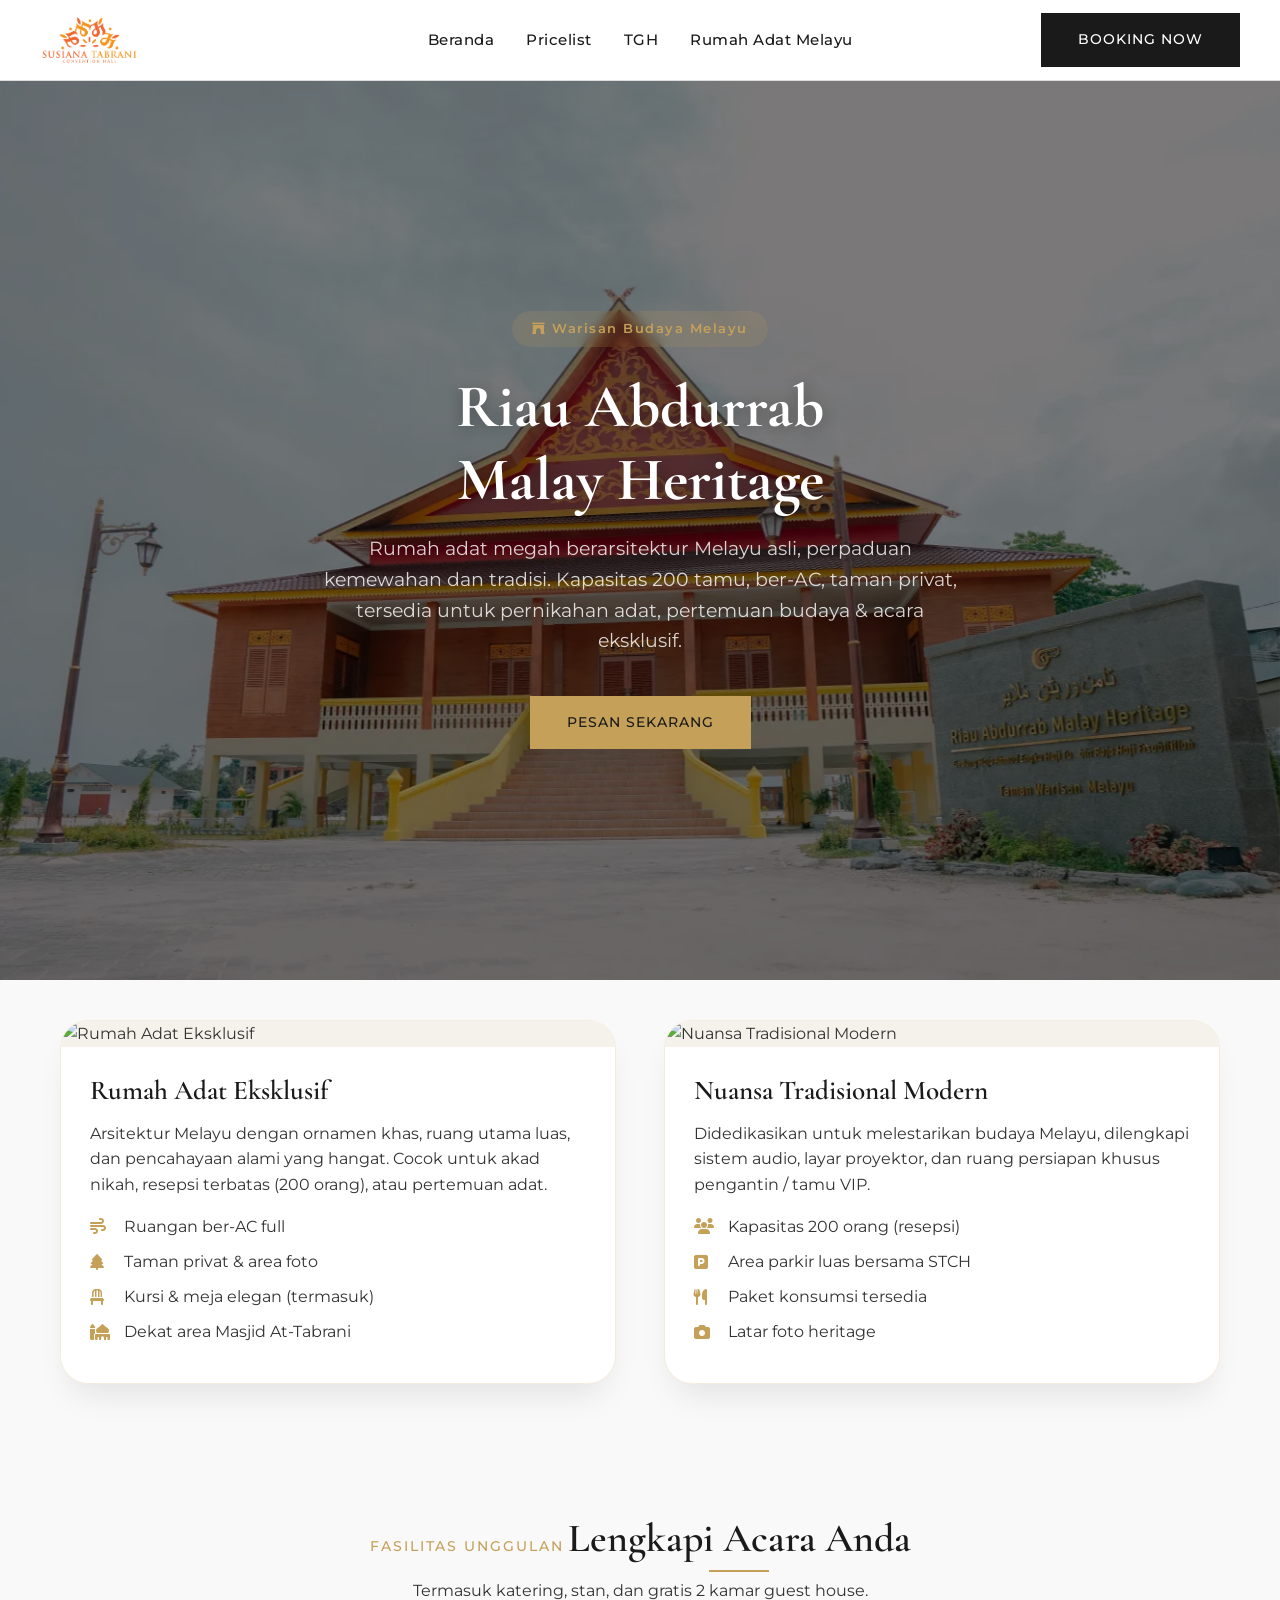
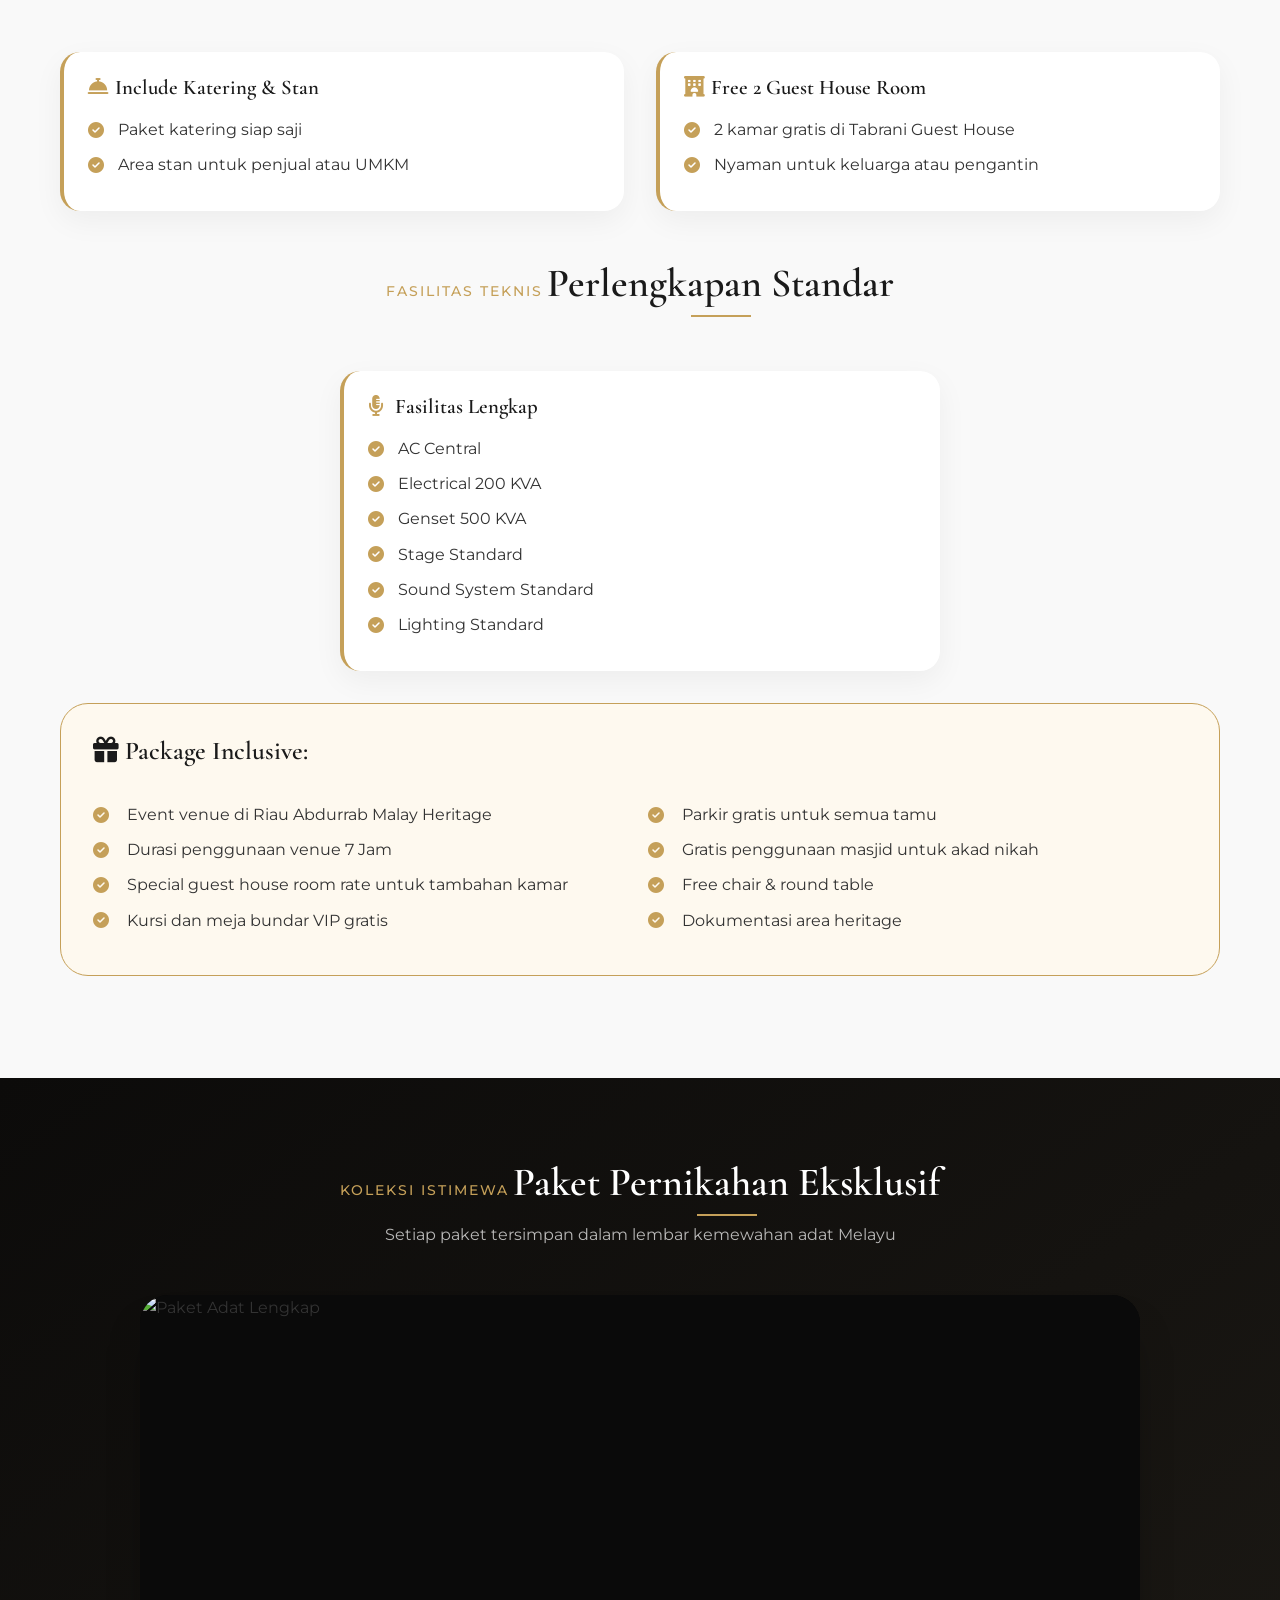
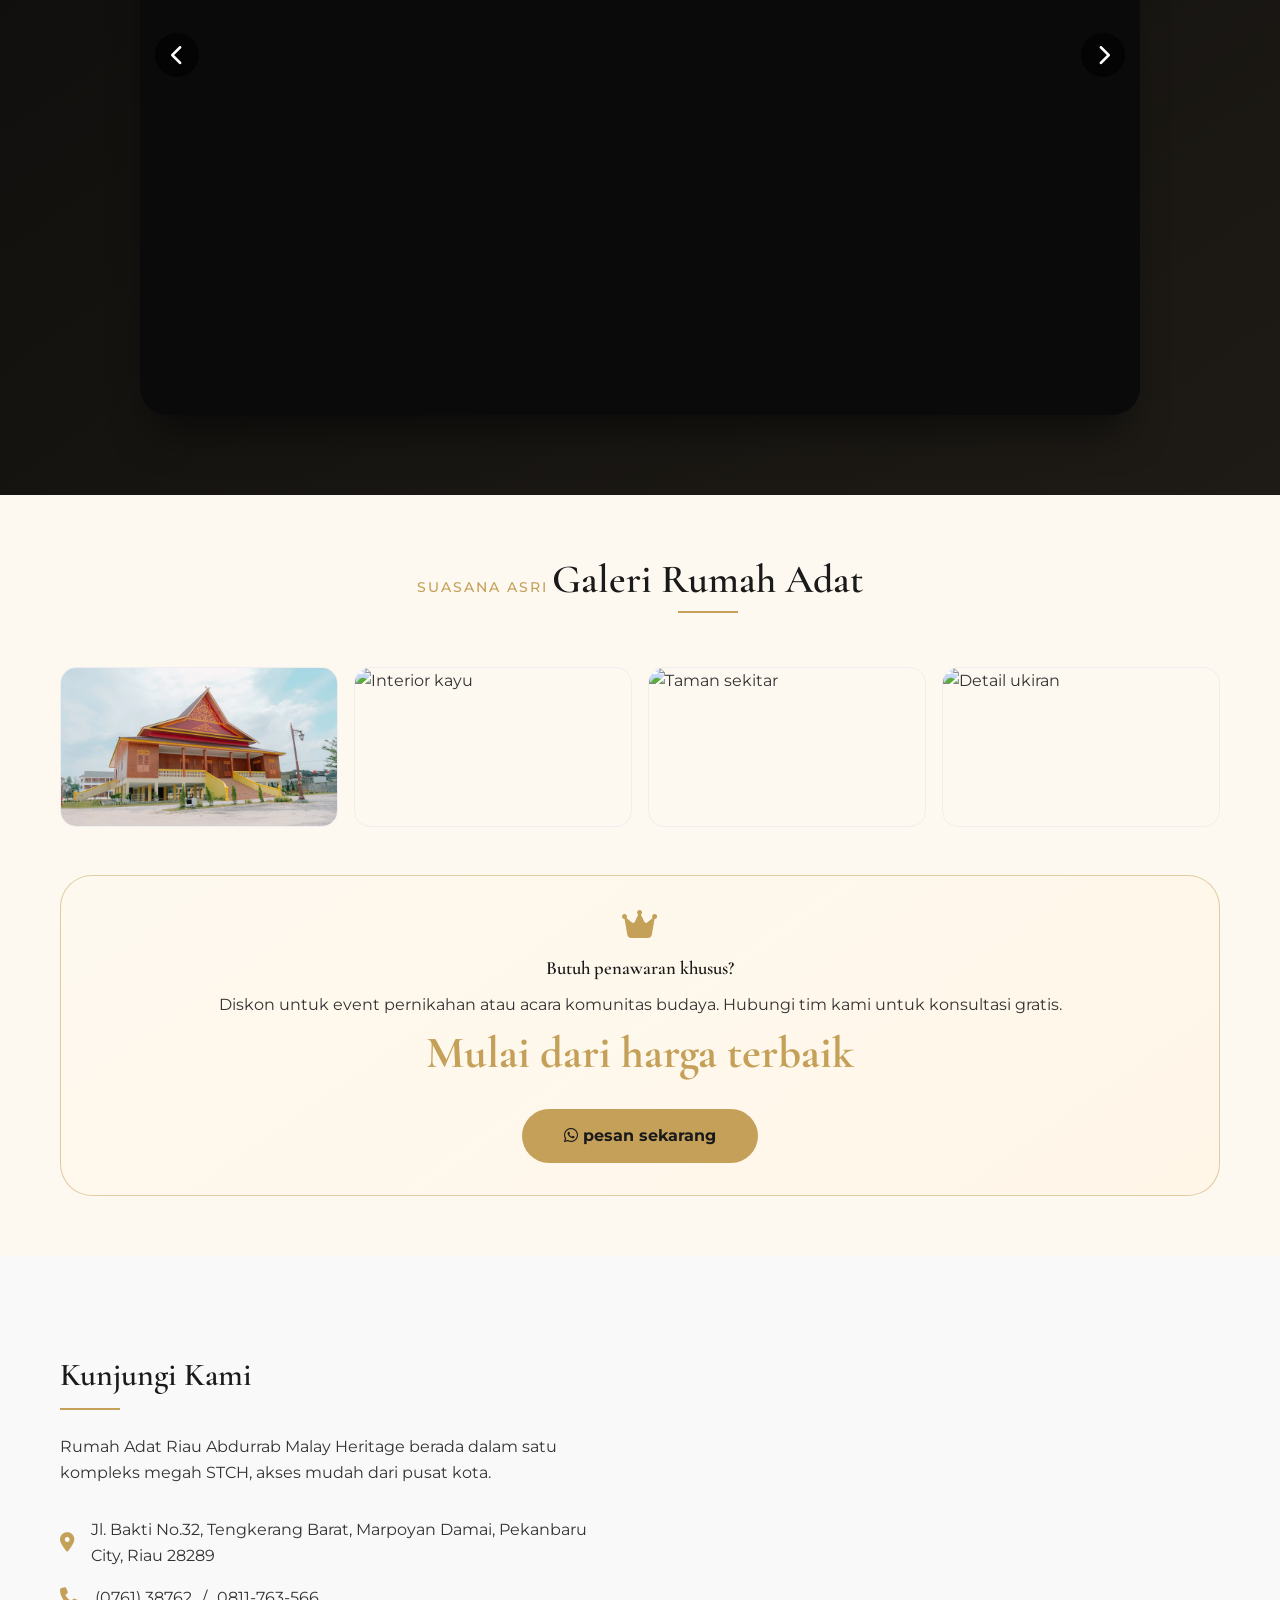
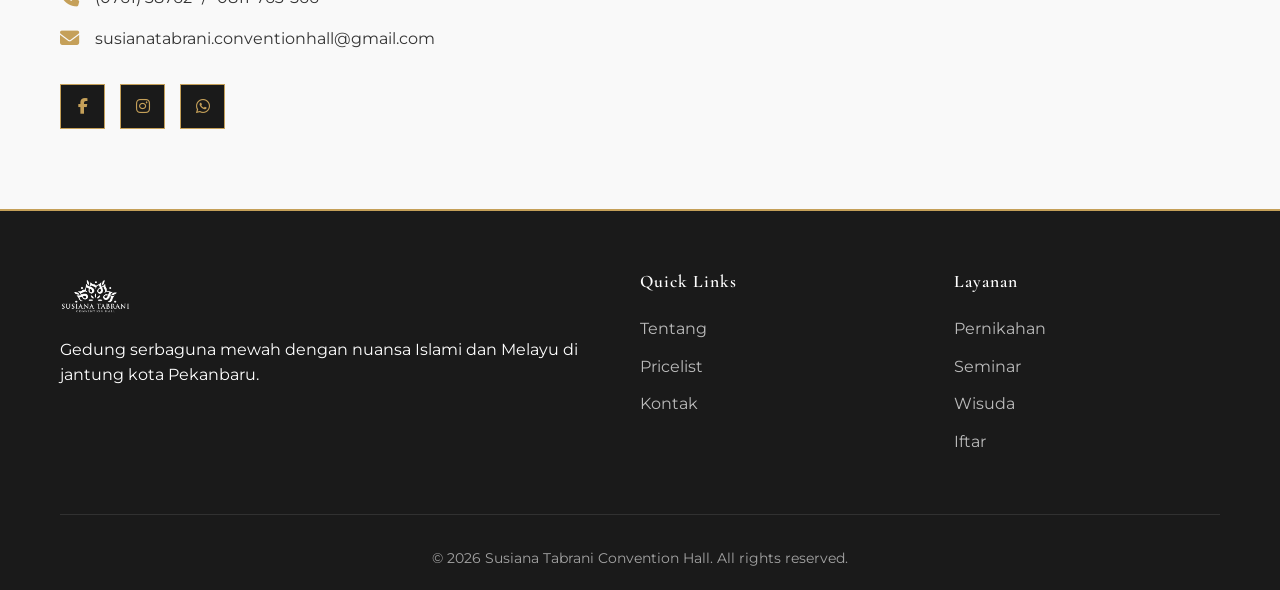
==== RMA.html @ c1af870a "final" ====
<!DOCTYPE html>
<html lang="id">
<head>
    <meta charset="UTF-8">
    <meta name="viewport" content="width=device-width, initial-scale=1.0, user-scalable=yes">
    <title>Rumah Adat Riau Abdurrab Malay Heritage - STCH</title>
    <meta name="description" content="Rumah Adat Melayu kapasitas 200 orang dengan arsitektur asli Riau, ber-AC, dan taman privat di kompleks Susiana Tabrani Convention Hall.">
    <link rel="shortcut icon" href="assets/logo-stch.png" type="image/x-icon">
    
    <link rel="preconnect" href="https://fonts.googleapis.com">
    <link rel="preconnect" href="https://fonts.gstatic.com" crossorigin>
    <link href="https://fonts.googleapis.com/css2?family=Cormorant+Garamond:wght@400;500;600;700&family=Montserrat:wght@300;400;500;600;700&display=swap" rel="stylesheet">
    
    <link rel="stylesheet" href="https://cdnjs.cloudflare.com/ajax/libs/font-awesome/6.4.0/css/all.min.css">
    
    <link href="https://unpkg.com/aos@2.3.1/dist/aos.css" rel="stylesheet">
    
    <link rel="stylesheet" href="assets/css/style.css">
    
    <style>
        /* ========== HERO SLIDER FULLSCREEN ========== */
        .rumah-hero {
            position: relative;
            height: 100vh;
            min-height: 600px;
            margin-top: 80px;
            overflow: hidden;
        }
        
        .hero-slider-bg {
            position: absolute;
            top: 0;
            left: 0;
            width: 100%;
            height: 100%;
            z-index: 1;
        }
        
        .hero-slide {
            position: absolute;
            top: 0;
            left: 0;
            width: 100%;
            height: 100%;
            background-size: cover;
            background-position: center;
            background-repeat: no-repeat;
            opacity: 0;
            transition: opacity 1s ease-in-out;
            will-change: opacity;
        }
        
        .hero-slide.active {
            opacity: 1;
            z-index: 2;
        }
        
        .hero-slider-bg::after {
            content: '';
            position: absolute;
            top: 0;
            left: 0;
            width: 100%;
            height: 100%;
            background: rgba(0, 0, 0, 0.5);
            z-index: 3;
            pointer-events: none;
        }
        
        .hero-content-wrapper {
            position: relative;
            z-index: 10;
            display: flex;
            align-items: center;
            justify-content: center;
            height: 100%;
            text-align: center;
            color: white;
        }
        
        .hero-content {
            max-width: 800px;
            margin: 0 auto;
            padding: 0 20px;
        }
        
        .rumah-badge {
            display: inline-block;
            background: rgba(197, 160, 89, 0.15);
            color: var(--gold);
            padding: 8px 20px;
            border-radius: 40px;
            font-size: 0.8rem;
            letter-spacing: 1.5px;
            font-weight: 600;
            backdrop-filter: blur(4px);
            margin-bottom: 1.5rem;
        }
        
        .hero-content h1 {
            font-size: 3.8rem;
            color: white;
            font-weight: 700;
            line-height: 1.2;
            text-shadow: 0 2px 15px rgba(0,0,0,0.3);
            margin-bottom: 1rem;
        }
        
        .hero-content p {
            color: rgba(255,255,255,0.9);
            font-size: 1.2rem;
            max-width: 650px;
            margin: 0 auto 2rem;
        }
        
        @media (max-width: 992px) {
            .hero-content h1 { font-size: 2.6rem; }
        }
        @media (max-width: 768px) {
            .rumah-hero { min-height: 500px; }
            .hero-content h1 { font-size: 2rem; }
            .hero-content p { font-size: 1rem; }
        }
        
        /* ========== Gaya lainnya (tidak diubah) ========== */
        .heritage-grid {
            display: grid;
            grid-template-columns: 1fr 1fr;
            gap: 3rem;
            align-items: start;
        }
        
        .heritage-card {
            background: white;
            border-radius: 28px;
            overflow: hidden;
            box-shadow: 0 20px 35px -12px rgba(0,0,0,0.1);
            transition: all 0.3s;
            border: 1px solid rgba(197,160,89,0.2);
            display: flex;
            flex-direction: column;
            height: 100%;
            cursor: pointer;
        }
        
        .heritage-card:hover {
            transform: translateY(-5px);
            border-color: var(--gold);
        }
        
        .heritage-img {
            background-color: #f5f2eb;
            display: flex;
            align-items: center;
            justify-content: center;
            overflow: hidden;
        }
        
        .heritage-img img {
            width: 100%;
            height: auto;
            display: block;
            object-fit: contain;
            transition: transform 0.4s ease;
            pointer-events: none;
        }
        
        .heritage-card:hover .heritage-img img {
            transform: scale(1.02);
        }
        
        .heritage-content {
            padding: 1.8rem;
            flex: 1;
        }
        
        .heritage-content h3 {
            font-size: 1.7rem;
            margin-bottom: 0.8rem;
        }
        
        .detail-list {
            list-style: none;
            margin-top: 1rem;
        }
        
        .detail-list li {
            margin-bottom: 0.6rem;
            display: flex;
            align-items: center;
            gap: 10px;
        }
        
        .detail-list i {
            color: var(--gold);
            width: 24px;
        }
        
        .facility-grid-special {
            display: grid;
            grid-template-columns: repeat(auto-fit, minmax(280px, 1fr));
            gap: 2rem;
            margin: 2rem 0;
        }
        
        .facility-special-card {
            background: white;
            border-radius: 20px;
            padding: 1.5rem;
            box-shadow: var(--shadow);
            border-left: 4px solid var(--gold);
        }
        
        .facility-special-card h4 {
            font-size: 1.3rem;
            margin-bottom: 1rem;
            color: var(--black);
        }
        
        .facility-special-card ul {
            list-style: none;
        }
        
        .facility-special-card li {
            margin-bottom: 0.6rem;
            display: flex;
            align-items: center;
            gap: 8px;
        }
        
        .facility-special-card i {
            color: var(--gold);
            width: 22px;
        }
        
        .inclusive-highlight {
            background: #fef9ef;
            border-radius: 28px;
            padding: 2rem;
            margin: 2rem 0;
            border: 1px solid var(--gold);
        }
        
        .inclusive-highlight h3 {
            font-size: 1.6rem;
            margin-bottom: 1.2rem;
        }
        
        .two-col-list {
            display: grid;
            grid-template-columns: 1fr 1fr;
            gap: 1rem;
        }
        
        /* ========== CAROUSEL PAKET (tanpa caption dan tanpa dot) ========== */
        .paket-section {
            background: linear-gradient(145deg, #0c0b0a 0%, #1e1b16 100%);
            padding: 80px 0;
            position: relative;
        }
        
        .paket-section .section-header h2 {
            color: white;
        }
        
        .paket-section .section-header p {
            color: rgba(255,255,255,0.7);
        }
        
        .paket-carousel {
            position: relative;
            max-width: 1000px;
            margin: 2rem auto 0;
            border-radius: 28px;
            overflow: hidden;
            box-shadow: 0 30px 40px -15px rgba(0,0,0,0.5);
            background: #0a0a0a;
        }
        
        .carousel-container {
            position: relative;
            width: 100%;
            overflow: hidden;
        }
        
        .carousel-slides {
            display: flex;
            transition: transform 0.5s cubic-bezier(0.2, 0.9, 0.4, 1.1);
        }
        
        .carousel-slide {
            flex: 0 0 100%;
            width: 100%;
            position: relative;
            display: flex;
            justify-content: center;
            background: #0a0a0a;
        }
        
        .carousel-slide img {
            width: 100%;
            height: auto;
            display: block;
            cursor: pointer;
            object-fit: contain;
            max-height: 80vh;
        }
        
        .carousel-btn {
            position: absolute;
            top: 50%;
            transform: translateY(-50%);
            background: rgba(0,0,0,0.6);
            color: white;
            border: none;
            width: 44px;
            height: 44px;
            border-radius: 50%;
            cursor: pointer;
            font-size: 1.3rem;
            display: flex;
            align-items: center;
            justify-content: center;
            transition: all 0.2s;
            z-index: 10;
            backdrop-filter: blur(4px);
        }
        
        .carousel-btn:hover {
            background: var(--gold);
            color: var(--black);
        }
        
        .carousel-prev {
            left: 15px;
        }
        
        .carousel-next {
            right: 15px;
        }
        
        .slide-overlay {
            position: absolute;
            bottom: 0;
            left: 0;
            right: 0;
            background: linear-gradient(to top, rgba(0,0,0,0.85), transparent);
            padding: 30px 20px 25px;
            text-align: center;
            opacity: 0;
            transition: opacity 0.3s ease;
            pointer-events: none;
        }
        
        .carousel-slide:hover .slide-overlay {
            opacity: 1;
            pointer-events: auto;
        }
        
        .carousel-wa-btn {
            background: var(--gold);
            color: var(--black);
            padding: 12px 28px;
            border-radius: 50px;
            font-weight: bold;
            text-decoration: none;
            display: inline-flex;
            align-items: center;
            gap: 10px;
            font-size: 0.9rem;
            transition: 0.2s;
            border: none;
            pointer-events: auto;
        }
        
        .carousel-wa-btn:hover {
            background: white;
            color: var(--gold);
            transform: scale(1.03);
        }
        
        .slide-caption {
            display: none;
        }
        
        .carousel-dots {
            display: none;
        }
        
        @media (max-width: 768px) {
            .paket-section { padding: 50px 0; }
            .carousel-btn { width: 36px; height: 36px; font-size: 1rem; }
            .carousel-prev { left: 8px; }
            .carousel-next { right: 8px; }
            .carousel-wa-btn { padding: 8px 18px; font-size: 0.8rem; }
        }
        
        .gallery-mini {
            display: grid;
            grid-template-columns: repeat(4,1fr);
            gap: 1rem;
            margin-top: 1.5rem;
        }
        .gallery-mini img {
            width: 100%;
            height: 160px;
            object-fit: cover;
            border-radius: 16px;
            cursor: pointer;
            transition: 0.2s;
            border: 1px solid #eee;
        }
        .gallery-mini img:hover {
            transform: scale(1.02);
            border-color: var(--gold);
        }
        
        .lightbox {
            display: none;
            position: fixed;
            top: 0;
            left: 0;
            width: 100%;
            height: 100%;
            background: rgba(0,0,0,0.95);
            z-index: 9999;
            justify-content: center;
            align-items: center;
            cursor: grab;
        }
        .lightbox.active {
            display: flex;
        }
        .lightbox-container {
            position: relative;
            width: 100%;
            height: 100%;
            display: flex;
            justify-content: center;
            align-items: center;
            overflow: hidden;
        }
        .lightbox-img {
            max-width: 90%;
            max-height: 90%;
            object-fit: contain;
            transition: transform 0.1s ease;
            cursor: grab;
            user-select: none;
        }
        .lightbox-img:active {
            cursor: grabbing;
        }
        .lightbox-close {
            position: absolute;
            top: 20px;
            right: 30px;
            font-size: 2.5rem;
            color: white;
            cursor: pointer;
            font-weight: bold;
            background: none;
            border: none;
            z-index: 10001;
        }
        
        .price-special {
            background: linear-gradient(145deg, #fef9ef, #fff6e8);
            border-radius: 32px;
            padding: 2rem;
            text-align: center;
            border: 1px solid rgba(197,160,89,0.5);
        }
        
        .price-special .price-value {
            font-size: 2.8rem;
            font-weight: 800;
            color: var(--gold);
            font-family: var(--font-heading);
        }
        
        .btn-gold-large {
            background: var(--gold);
            color: var(--black);
            padding: 14px 42px;
            font-weight: 700;
            border-radius: 50px;
            display: inline-block;
            margin-top: 20px;
            transition: 0.25s;
            border: none;
            font-size: 1rem;
        }
        
        .btn-gold-large:hover {
            background: #ad8748;
            transform: scale(1.02);
            color: #111;
        }
        
        @media (max-width: 992px) {
            .heritage-grid { grid-template-columns: 1fr; }
            .two-col-list { grid-template-columns: 1fr; }
        }
    </style>
</head>
<body>

    <header>
        <div class="container header-container">
            <div class="logo">
                <a href="index.html">
                    <img src="assets/logo-stch.png" alt="STCH" onerror="this.src='https://via.placeholder.com/150x60/1A1A1A/C5A059?text=STCH'">
                </a>
            </div>
            <nav class="nav-desktop">
                <ul>
                    <li><a href="index.html" class="nav-link">Beranda</a></li>
                    <li><a href="assets/menu/catalog.html" class="nav-link">Pricelist</a></li>
                    <li><a href="https://ignore-huddle-grit.ngrok-free.dev/dashboard/tabrani-guest-house-main/" class="nav-link">TGH</a></li>
                    <li><a href="RMA.html" class="nav-link">Rumah Adat Melayu</a></li>
                </ul>
            </nav>
            <div class="header-right">
                <a href="https://wa.me/62811763566" class="btn btn-primary">Booking Now</a>
                <button class="mobile-menu-btn" id="mobileMenuBtn" aria-label="Menu">
                    <i class="fas fa-bars"></i>
                </button>
            </div>
        </div>
    </header>

    <div class="mobile-nav" id="mobileNav">
        <div class="mobile-nav-header">
            <div class="logo">
                <img src="assets/logo-stch.png" alt="STCH">
            </div>
            <button class="mobile-nav-close" id="mobileNavClose"><i class="fas fa-times"></i></button>
        </div>
        <ul class="mobile-nav-links">
            <li><a href="index.html" class="mobile-nav-link">Beranda</a></li>
            <li><a href="assets/menu/catalog.html" class="mobile-nav-link">Pricelist</a></li>
            <li><a href="https://ignore-huddle-grit.ngrok-free.dev/dashboard/tabrani-guest-house-main/" class="mobile-nav-link">TGH</a></li>
            <li><a href="RMA.html" class="mobile-nav-link">Rumah Adat Melayu</a></li>
            <li><a href="https://wa.me/62811763566" class="btn btn-primary" style="margin-top:1rem;">Booking Now</a></li>
        </ul>
    </div>

    <!-- Hero Slider -->
    <section class="rumah-hero">
        <div class="hero-slider-bg">
            <div class="hero-slide active" style="background-image: url('assets/RMA1.jpg');"></div>
            <div class="hero-slide" style="background-image: url('assets/seminar.jpg');"></div>
            <div class="hero-slide" style="background-image: url('assets/nikah2.jpg');"></div>
            <div class="hero-slide" style="background-image: url('assets/nikah1.jpg');"></div>
        </div>
        <div class="hero-content-wrapper">
            <div class="hero-content" data-aos="fade-up">
                <div class="rumah-badge"><i class="fas fa-archway"></i> Warisan Budaya Melayu</div>
                <h1>Riau Abdurrab <br>Malay Heritage</h1>
                <p>Rumah adat megah berarsitektur Melayu asli, perpaduan kemewahan dan tradisi. Kapasitas 200 tamu, ber-AC, taman privat, tersedia untuk pernikahan adat, pertemuan budaya & acara eksklusif.</p>
                <a href="https://wa.me/62811763566" class="btn btn-primary" style="margin-top: 0.5rem; background: var(--gold); color: #1a1a1a; border-color: var(--gold);">Pesan Sekarang</a>
            </div>
        </div>
    </section>

    <!-- Heritage Cards -->
    <section style="padding: 40px 0 60px;">
        <div class="container">
            <div class="heritage-grid">
                <div data-aos="fade-right">
                    <div class="heritage-card" data-img-src="assets/RMA4.jpg">
                        <div class="heritage-img">
                            <img src="assets/RMA4.jpg" alt="Rumah Adat Eksklusif">
                        </div>
                        <div class="heritage-content">
                            <h3>Rumah Adat Eksklusif</h3>
                            <p>Arsitektur Melayu dengan ornamen khas, ruang utama luas, dan pencahayaan alami yang hangat. Cocok untuk akad nikah, resepsi terbatas (200 orang), atau pertemuan adat.</p>
                            <ul class="detail-list">
                                <li><i class="fas fa-wind"></i> Ruangan ber-AC full</li>
                                <li><i class="fas fa-tree"></i> Taman privat & area foto</li>
                                <li><i class="fas fa-chair"></i> Kursi & meja elegan (termasuk)</li>
                                <li><i class="fas fa-mosque"></i> Dekat area Masjid At-Tabrani</li>
                            </ul>
                        </div>
                    </div>
                </div>
                <div data-aos="fade-left">
                    <div class="heritage-card" data-img-src="assets/RMA3.jpg">
                        <div class="heritage-img">
                            <img src="assets/RMA3.jpg" alt="Nuansa Tradisional Modern">
                        </div>
                        <div class="heritage-content">
                            <h3>Nuansa Tradisional Modern</h3>
                            <p>Didedikasikan untuk melestarikan budaya Melayu, dilengkapi sistem audio, layar proyektor, dan ruang persiapan khusus pengantin / tamu VIP.</p>
                            <ul class="detail-list">
                                <li><i class="fas fa-users"></i> Kapasitas 200 orang (resepsi)</li>
                                <li><i class="fas fa-parking"></i> Area parkir luas bersama STCH</li>
                                <li><i class="fas fa-utensils"></i> Paket konsumsi tersedia</li>
                                <li><i class="fas fa-camera"></i> Latar foto heritage</li>
                            </ul>
                        </div>
                    </div>
                </div>
            </div>
        </div>
    </section>

    <!-- Fasilitas Unggulan -->
    <section style="background: var(--offwhite); padding: 70px 0;">
        <div class="container">
            <div class="section-header" data-aos="fade-up">
                <span class="section-tag">Fasilitas Unggulan</span>
                <h2>Lengkapi Acara Anda</h2>
                <p>Termasuk katering, stan, dan gratis 2 kamar guest house.</p>
            </div>
            <div class="facility-grid-special" data-aos="fade-up">
                <div class="facility-special-card">
                    <h4><i class="fas fa-concierge-bell"></i> Include Katering & Stan</h4>
                    <ul>
                        <li><i class="fas fa-check-circle"></i> Paket katering siap saji</li>
                        <li><i class="fas fa-check-circle"></i> Area stan untuk penjual atau UMKM</li>
                    </ul>
                </div>
                <div class="facility-special-card">
                    <h4><i class="fas fa-hotel"></i> Free 2 Guest House Room</h4>
                    <ul>
                        <li><i class="fas fa-check-circle"></i> 2 kamar gratis di Tabrani Guest House</li>
                        <li><i class="fas fa-check-circle"></i> Nyaman untuk keluarga atau pengantin</li>
                    </ul>
                </div>
            </div>

            <div class="section-header" data-aos="fade-up" style="margin-top: 3rem;">
                <span class="section-tag">Fasilitas Teknis</span>
                <h2>Perlengkapan Standar</h2>
            </div>
            <div class="facility-grid-special" data-aos="fade-up" style="grid-template-columns: 1fr; max-width: 600px; margin-left: auto; margin-right: auto;">
                <div class="facility-special-card">
                    <h4><i class="fas fa-microphone-alt"></i> Fasilitas Lengkap</h4>
                    <ul>
                        <li><i class="fas fa-check-circle"></i> AC Central</li>
                        <li><i class="fas fa-check-circle"></i> Electrical 200 KVA</li>
                        <li><i class="fas fa-check-circle"></i> Genset 500 KVA</li>
                        <li><i class="fas fa-check-circle"></i> Stage Standard</li>
                        <li><i class="fas fa-check-circle"></i> Sound System Standard</li>
                        <li><i class="fas fa-check-circle"></i> Lighting Standard</li>
                    </ul>
                </div>
            </div>

            <div class="inclusive-highlight" data-aos="fade-up">
                <h3><i class="fas fa-gift"></i> Package Inclusive:</h3>
                <div class="two-col-list">
                    <ul class="detail-list">
                        <li><i class="fas fa-check-circle"></i> Event venue di Riau Abdurrab Malay Heritage</li>
                        <li><i class="fas fa-check-circle"></i> Durasi penggunaan venue 7 Jam</li>
                        <li><i class="fas fa-check-circle"></i> Special guest house room rate untuk tambahan kamar</li>
                        <li><i class="fas fa-check-circle"></i> Kursi dan meja bundar VIP gratis</li>
                    </ul>
                    <ul class="detail-list">
                        <li><i class="fas fa-check-circle"></i> Parkir gratis untuk semua tamu</li>
                        <li><i class="fas fa-check-circle"></i> Gratis penggunaan masjid untuk akad nikah</li>
                        <li><i class="fas fa-check-circle"></i> Free chair & round table</li>
                        <li><i class="fas fa-check-circle"></i> Dokumentasi area heritage</li>
                    </ul>
                </div>
            </div>
        </div>
    </section>

    <!-- Carousel Paket -->
    <section class="paket-section">
        <div class="container">
            <div class="section-header" data-aos="fade-up">
                <span class="section-tag">Koleksi Istimewa</span>
                <h2>Paket Pernikahan Eksklusif</h2>
                <p>Setiap paket tersimpan dalam lembar kemewahan adat Melayu</p>
            </div>
            <div class="paket-carousel" data-aos="fade-up">
                <div class="carousel-container">
                    <div class="carousel-slides" id="carouselSlides">
                        <div class="carousel-slide" data-img-src="assets/PAKET ALL IN RAJA SEHARI belakang REVISI + UKIRAN MELAYU + REVISI NAMA PAKET NEW.png">
                            <img src="assets/PAKET ALL IN RAJA SEHARI belakang REVISI + UKIRAN MELAYU + REVISI NAMA PAKET NEW.png" alt="Paket Adat Lengkap">
                            <div class="slide-overlay">
                                <a href="https://wa.me/62811763566" class="carousel-wa-btn" target="_blank"><i class="fab fa-whatsapp"></i> pesan sekarang</a>
                            </div>
                        </div>
                        <div class="carousel-slide" data-img-src="assets/Rumah Adat.jpg">
                            <img src="assets/Rumah Adat.jpg" alt="Intimate Melayu">
                            <div class="slide-overlay">
                                <a href="https://wa.me/62811763566" class="carousel-wa-btn" target="_blank"><i class="fab fa-whatsapp"></i> pesan sekarang</a>
                            </div>
                        </div>
                        <div class="carousel-slide" data-img-src="assets/PAKET ALL IN RAJA SEHARI DEPAN FIX.jpg">
                            <img src="assets/PAKET ALL IN RAJA SEHARI DEPAN FIX.jpg" alt="All In Raja Sehari">
                            <div class="slide-overlay">
                                <a href="https://wa.me/62811763566" class="carousel-wa-btn" target="_blank"><i class="fab fa-whatsapp"></i> pesan sekarang</a>
                            </div>
                        </div>
                    </div>
                    <button class="carousel-btn carousel-prev" id="prevBtn"><i class="fas fa-chevron-left"></i></button>
                    <button class="carousel-btn carousel-next" id="nextBtn"><i class="fas fa-chevron-right"></i></button>
                </div>
            </div>
        </div>
    </section>

    <!-- Galeri Rumah Adat -->
    <section style="background: #FDF8F0; padding: 60px 0;">
        <div class="container">
            <div class="section-header" data-aos="fade-up">
                <span class="section-tag">Suasana Asri</span>
                <h2>Galeri Rumah Adat</h2>
            </div>
            <div class="gallery-mini" data-aos="zoom-in">
                <img src="assets/RMAR.jpg" alt="Rumah Adat sudut" class="gallery-img">
                <img src="assets/seminar.jpg" alt="Interior kayu" class="gallery-img">
                <img src="assets/khatam.jpg" alt="Taman sekitar" class="gallery-img">
                <img src="assets/nikah2.jpg" alt="Detail ukiran" class="gallery-img">
            </div>
            <div class="price-special" data-aos="fade-up" style="margin-top: 3rem;">
                <i class="fas fa-crown" style="font-size: 2rem; color: var(--gold);"></i>
                <h3 style="margin: 0.8rem 0;">Butuh penawaran khusus?</h3>
                <p>Diskon untuk event pernikahan atau acara komunitas budaya. Hubungi tim kami untuk konsultasi gratis.</p>
                <div class="price-value">Mulai dari harga terbaik</div>
                <a href="https://wa.me/62811763566" class="btn-gold-large"><i class="fab fa-whatsapp"></i> pesan sekarang</a>
            </div>
        </div>
    </section>

    <!-- Kontak & Peta -->
    <section class="contact" id="contact" style="padding-bottom: 80px;">
        <div class="container">
            <div class="contact-grid">
                <div class="contact-info" data-aos="fade-right">
                    <h2>Kunjungi Kami</h2>
                    <p>Rumah Adat Riau Abdurrab Malay Heritage berada dalam satu kompleks megah STCH, akses mudah dari pusat kota.</p>
                    <div class="info-details">
                        <p><i class="fas fa-map-marker-alt"></i> Jl. Bakti No.32, Tengkerang Barat, Marpoyan Damai, Pekanbaru City, Riau 28289</p>
                        <p><i class="fas fa-phone"></i> <a href="tel:+6276138762">(0761) 38762</a> / <a href="https://wa.me/62811763566">0811-763-566</a></p>
                        <p><i class="fas fa-envelope"></i> <a href="mailto:susianatabrani.conventionhall@gmail.com">susianatabrani.conventionhall@gmail.com</a></p>
                    </div>
                    <div class="social-links">
                        <a href="https://www.facebook.com/susianatabrani.conventionhall.3"><i class="fab fa-facebook-f"></i></a>
                        <a href="https://www.instagram.com/susianatabrani_conventionhall/"><i class="fab fa-instagram"></i></a>
                        <a href="https://wa.me/62811763566"><i class="fab fa-whatsapp"></i></a>
                    </div>
                </div>
                <div class="contact-map" data-aos="fade-left" style="border-radius: 24px; overflow: hidden; min-height: 320px;">
                    <iframe src="https://www.google.com/maps/embed?pb=!1m18!1m12!1m3!1d3989.6778820747527!2d101.42126657403703!3d0.4807342637548297!2m3!1f0!2f0!3f0!3m2!1i1024!2i768!4f13.1!3m3!1m2!1s0x31d5a91918d5d3ad%3A0xdfd81c40a43c6385!2sSusiana%20Tabrani%20Convention%20Hall!5e0!3m2!1sid!2sid!4v1775966626716!5m2!1sid!2sid" loading="lazy" referrerpolicy="no-referrer-when-downgrade" allowfullscreen="" title="Lokasi Rumah Adat & STCH" style="width:100%; height:100%; min-height:320px; border:0;"></iframe>
                </div>
            </div>
        </div>
    </section>

    <footer class="footer">
        <div class="container">
            <div class="footer-content">
                <div class="footer-logo">
                    <img src="assets/logo-stch.png" alt="STCH">
                    <p>Gedung serbaguna mewah dengan nuansa Islami dan Melayu di jantung kota Pekanbaru.</p>
                </div>
                <div class="footer-links">
                    <h4>Quick Links</h4>
                    <ul>
                        <li><a href="index.html#about">Tentang</a></li>
                        <li><a href="assets/menu/catalog.html">Pricelist</a></li>
                        <li><a href="#contact">Kontak</a></li>
                    </ul>
                </div>
                <div class="footer-links">
                    <h4>Layanan</h4>
                    <ul>
                        <li><a href="assets/menu/catalog.html">Pernikahan</a></li>
                        <li><a href="assets/menu/catalog.html">Seminar</a></li>
                        <li><a href="assets/menu/catalog.html">Wisuda</a></li>
                        <li><a href="assets/menu/catalog.html">Iftar</a></li>
                    </ul>
                </div>
            </div>
            <div class="footer-bottom">
                <p>&copy; 2026 Susiana Tabrani Convention Hall. All rights reserved.</p>
            </div>
        </div>
    </footer>

    <!-- Lightbox -->
    <div id="lightbox" class="lightbox">
        <button class="lightbox-close">&times;</button>
        <div class="lightbox-container">
            <img id="lightbox-img" class="lightbox-img" src="" alt="">
        </div>
    </div>

    <script src="https://unpkg.com/aos@2.3.1/dist/aos.js"></script>
    <script>
        AOS.init({ duration: 800, once: true, offset: 100 });
        
        // Mobile navigation
        const mobileMenuBtn = document.getElementById('mobileMenuBtn');
        const mobileNav = document.getElementById('mobileNav');
        const mobileNavClose = document.getElementById('mobileNavClose');
        if (mobileMenuBtn && mobileNav && mobileNavClose) {
            mobileMenuBtn.addEventListener('click', () => mobileNav.classList.add('active'));
            mobileNavClose.addEventListener('click', () => mobileNav.classList.remove('active'));
            document.querySelectorAll('.mobile-nav-link').forEach(link => {
                link.addEventListener('click', () => mobileNav.classList.remove('active'));
            });
        }
        
        // ========== HERO SLIDER (lebih stabil) ==========
        const heroSlides = document.querySelectorAll('.hero-slide');
        let heroCurrent = 0;
        let heroInterval;
        
        function showHeroSlide(index) {
            if (index < 0) index = heroSlides.length - 1;
            if (index >= heroSlides.length) index = 0;
            heroSlides.forEach((slide, i) => {
                slide.classList.toggle('active', i === index);
            });
            heroCurrent = index;
        }
        
        function nextHeroSlide() {
            showHeroSlide(heroCurrent + 1);
        }
        
        function startHeroSlider() {
            if (heroInterval) clearInterval(heroInterval);
            heroInterval = setInterval(nextHeroSlide, 3500);
        }
        
        function stopHeroSlider() {
            if (heroInterval) {
                clearInterval(heroInterval);
                heroInterval = null;
            }
        }
        
        const heroSection = document.querySelector('.rumah-hero');
        if (heroSection) {
            heroSection.addEventListener('mouseenter', stopHeroSlider);
            heroSection.addEventListener('mouseleave', startHeroSlider);
        }
        startHeroSlider();
        
        // ========== CAROUSEL PAKET ==========
        const carouselSlides = document.getElementById('carouselSlides');
        const slidesPaket = document.querySelectorAll('.carousel-slide');
        const prevBtn = document.getElementById('prevBtn');
        const nextBtn = document.getElementById('nextBtn');
        let paketCurrent = 0;
        const totalPaket = slidesPaket.length;
        let paketInterval;
        
        function updatePaketCarousel() {
            const offset = -paketCurrent * 100;
            carouselSlides.style.transform = `translateX(${offset}%)`;
        }
        
        function goToPaketSlide(index) {
            if (index < 0) index = totalPaket - 1;
            if (index >= totalPaket) index = 0;
            paketCurrent = index;
            updatePaketCarousel();
        }
        
        function nextPaketSlide() { goToPaketSlide(paketCurrent + 1); }
        function prevPaketSlide() { goToPaketSlide(paketCurrent - 1); }
        
        if (prevBtn && nextBtn) {
            prevBtn.addEventListener('click', () => {
                clearInterval(paketInterval);
                prevPaketSlide();
                startPaketSlider();
            });
            nextBtn.addEventListener('click', () => {
                clearInterval(paketInterval);
                nextPaketSlide();
                startPaketSlider();
            });
        }
        
        function startPaketSlider() {
            if (paketInterval) clearInterval(paketInterval);
            paketInterval = setInterval(nextPaketSlide, 6000);
        }
        
        const paketCarousel = document.querySelector('.paket-carousel');
        if (paketCarousel) {
            paketCarousel.addEventListener('mouseenter', () => clearInterval(paketInterval));
            paketCarousel.addEventListener('mouseleave', startPaketSlider);
        }
        startPaketSlider();
        
        // ========== LIGHTBOX DENGAN ZOOM ==========
        const lightbox = document.getElementById('lightbox');
        const lightboxImg = document.getElementById('lightbox-img');
        const closeLightboxBtn = document.querySelector('.lightbox-close');
        
        let scale = 1, translateX = 0, translateY = 0;
        let drag = false, dragStartX, dragStartY, startTranslateX, startTranslateY;
        
        function resetZoom() { scale = 1; translateX = 0; translateY = 0; applyZoom(); }
        function applyZoom() { lightboxImg.style.transform = `translate(${translateX}px, ${translateY}px) scale(${scale})`; }
        function zoomIn() { if (scale < 3) { scale = Math.min(3, scale + 0.3); applyZoom(); } }
        function zoomOut() { if (scale > 0.5) { scale = Math.max(0.5, scale - 0.3); if (scale === 1) { translateX = 0; translateY = 0; } applyZoom(); } }
        
        function onWheel(e) { e.preventDefault(); e.deltaY < 0 ? zoomIn() : zoomOut(); }
        function onMouseDown(e) { drag = true; dragStartX = e.clientX; dragStartY = e.clientY; startTranslateX = translateX; startTranslateY = translateY; lightboxImg.style.cursor = 'grabbing'; e.preventDefault(); }
        function onMouseMove(e) { if (!drag) return; const dx = e.clientX - dragStartX, dy = e.clientY - dragStartY; translateX = startTranslateX + dx; translateY = startTranslateY + dy; applyZoom(); }
        function onMouseUp() { drag = false; lightboxImg.style.cursor = 'grab'; }
        
        function openLightbox(src) {
            lightboxImg.src = src;
            lightbox.classList.add('active');
            resetZoom();
            lightboxImg.style.cursor = 'grab';
            lightboxImg.addEventListener('mousedown', onMouseDown);
            window.addEventListener('mousemove', onMouseMove);
            window.addEventListener('mouseup', onMouseUp);
            lightboxImg.addEventListener('wheel', onWheel, { passive: false });
            document.body.style.overflow = 'hidden';
        }
        
        function closeLightbox() {
            lightbox.classList.remove('active');
            lightboxImg.src = '';
            lightboxImg.removeEventListener('mousedown', onMouseDown);
            window.removeEventListener('mousemove', onMouseMove);
            window.removeEventListener('mouseup', onMouseUp);
            lightboxImg.removeEventListener('wheel', onWheel);
            document.body.style.overflow = '';
            resetZoom();
        }
        
        document.querySelectorAll('.heritage-card, .carousel-slide, .gallery-img').forEach(el => {
            el.addEventListener('click', (e) => {
                let src = null;
                if (el.classList.contains('heritage-card')) src = el.getAttribute('data-img-src');
                else if (el.classList.contains('carousel-slide')) src = el.getAttribute('data-img-src');
                else if (el.classList.contains('gallery-img')) src = el.src;
                if (src) { e.stopPropagation(); openLightbox(src); }
            });
        });
        
        if (closeLightboxBtn) closeLightboxBtn.addEventListener('click', closeLightbox);
        lightbox.addEventListener('click', (e) => { if (e.target === lightbox) closeLightbox(); });
        document.addEventListener('keydown', (e) => { if (e.key === 'Escape' && lightbox.classList.contains('active')) closeLightbox(); });
    </script>
</body>
</html>
---- assets/css/style.css ----
/* ========== VARIABLES ========== */
:root {
    --black: #1A1A1A;
    --gold: #C5A059;
    --white: white;
    --offwhite: #F9F9F9;
    --gray: #333333;
    --light-gray: #DDDDDD;
    --shadow: 0 10px 30px rgba(0, 0, 0, 0.05);
    --shadow-hover: 0 20px 40px rgba(0, 0, 0, 0.1);
    --font-heading: 'Cormorant Garamond', serif;
    --font-body: 'Montserrat', sans-serif;
    --transition: all 0.3s ease;
}

/* ========== RESET ========== */
* {
    margin: 0;
    padding: 0;
    box-sizing: border-box;
    max-width: 100%;
}

html {
    scroll-behavior: smooth;
}

body::-webkit-scrollbar {
    width: 0;
    background: transparent;
}

body {
    font-family: var(--font-body);
    color: var(--gray);
    background: var(--offwhite);
    line-height: 1.6;
}

html,
body {
    width: 100%;
    max-width: 100%;
    overflow-x: hidden;
    margin: 0;
    padding: 0;
}

header,
.hero,
.running-text,
.about,
.facilities,
.pricing,
.owner,
.testimonials,
.contact,
.footer {
    width: 100%;
    overflow-x: hidden;
}

h1,
h2,
h3,
h4 {
    font-family: var(--font-heading);
    font-weight: 600;
    color: var(--black);
    line-height: 1.2;
}

a {
    text-decoration: none;
    color: inherit;
}

.container {
    width: 100%;
    max-width: 1200px;
    margin: 0 auto;
    padding: 0 20px;
    box-sizing: border-box;
}

.section-header {
    text-align: center;
    margin-bottom: 3rem;
}

.section-tag {
    display: inline-block;
    font-size: 0.9rem;
    letter-spacing: 2px;
    text-transform: uppercase;
    color: var(--gold);
    margin-bottom: 0.5rem;
    font-weight: 500;
}

.section-header h2 {
    font-size: 2.5rem;
    margin-bottom: 1rem;
    position: relative;
    display: inline-block;
}

.section-header h2::after {
    content: '';
    position: absolute;
    bottom: -10px;
    left: 50%;
    transform: translateX(-50%);
    width: 60px;
    height: 2px;
    background: var(--gold);
}

.btn {
    display: inline-block;
    padding: 14px 36px;
    border-radius: 0;
    font-weight: 500;
    transition: var(--transition);
    cursor: pointer;
    border: none;
    text-transform: uppercase;
    letter-spacing: 1px;
    font-size: 0.9rem;
}

.btn-primary {
    background: var(--black);
    color: var(--white);
    border: 1px solid var(--black);
}

.btn-primary:hover {
    background: transparent;
    color: var(--black);
    border: 1px solid var(--black);
}

.btn-outline {
    background: transparent;
    border: 1px solid var(--white);
    color: var(--white);
}

.btn-outline:hover {
    background: var(--white);
    color: var(--black);
}

.btn-secondary {
    background: transparent;
    border: 1px solid var(--gold);
    color: var(--gold);
}

.btn-secondary:hover {
    background: var(--gold);
    color: var(--white);
}

/* ========== HEADER (GABUNGAN DARI INDEX.HTML DAN CATALOG.HTML) ========== */
header {
    position: fixed;
    top: 0;
    left: 0;
    width: 100%;
    background: rgba(255, 255, 255, 0.98);
    backdrop-filter: blur(10px);
    z-index: 1000;
    border-bottom: 1px solid var(--light-gray);
}

.header-container {
    position: relative;
    display: flex;
    justify-content: space-between;
    align-items: center;
    padding: 5px 0;
}

.logo {
    flex-shrink: 0;
    z-index: 1;
}

.logo img {
    height: 70px;
    display: block;
}

img {
    max-width: 100%;
    height: auto;
    display: block;
}

.nav-desktop {
    position: absolute;
    left: 50%;
    transform: translateX(-50%);
    white-space: nowrap;
}

.nav-desktop ul {
    display: flex;
    list-style: none;
    gap: 2rem;
    margin: 0;
    padding: 0;
}

.nav-link {
    font-weight: 500;
    color: var(--black);
    position: relative;
    padding: 5px 0;
    font-size: 0.95rem;
    letter-spacing: 0.5px;
    text-decoration: none;
}

.nav-link::after {
    content: '';
    position: absolute;
    bottom: 0;
    left: 0;
    width: 0;
    height: 2px;
    background: var(--gold);
    transition: var(--transition);
}

.nav-link:hover::after,
.nav-link.active::after {
    width: 100%;
}

.header-right {
    display: flex;
    align-items: center;
    gap: 1.2rem;
    flex-shrink: 0;
    z-index: 1;
}

.mobile-menu-btn {
    display: none;
    background: none;
    border: none;
    font-size: 1.5rem;
    color: var(--black);
    cursor: pointer;
    padding: 5px;
}

/* ========== MOBILE NAV ========== */
.mobile-nav {
    position: fixed;
    top: 0;
    left: -100%;
    width: 100%;
    height: 100vh;
    background: var(--white);
    z-index: 1001;
    padding: 20px;
    transition: left 0.3s ease;
}

.mobile-nav.active {
    left: 0;
    overflow-y: auto;
}

.mobile-nav-header {
    display: flex;
    justify-content: space-between;
    align-items: center;
    margin-bottom: 2rem;
}

.mobile-nav-header .logo img {
    height: 55px;
}

.mobile-nav-close {
    background: none;
    border: none;
    font-size: 1.8rem;
    cursor: pointer;
    color: var(--black);
}

.mobile-nav-links {
    list-style: none;
}

.mobile-nav-link {
    display: block;
    padding: 15px 0;
    font-size: 1.2rem;
    border-bottom: 1px solid var(--light-gray);
    text-decoration: none;
    color: var(--black);
}

/* ========== HERO (INDEX) ========== */
.hero {
    height: 100vh;
    min-height: 600px;
    position: relative;
    overflow: hidden;
    margin-top: 80px;
}

.hero-slider {
    height: 100%;
}

.hero-slider,
.slide {
    width: 100%;
    left: 0;
    overflow: hidden;
}

.slide {
    position: absolute;
    top: 0;
    left: 0;
    width: 100%;
    height: 100%;
    background-size: cover;
    background-position: center;
    opacity: 0;
    visibility: hidden;
    transition: opacity 1s ease;
    display: flex;
    align-items: center;
    text-align: center;
    color: white;
}

.slide.active {
    opacity: 1;
    visibility: visible;
}

.slide::before {
    content: '';
    position: absolute;
    top: 0;
    left: 0;
    width: 100%;
    height: 100%;
    background: linear-gradient(135deg, rgba(0, 0, 0, 0.7), rgba(0, 0, 0, 0.5));
}

.hero-content {
    position: relative;
    z-index: 2;
    max-width: 800px;
    margin: 0 auto;
    color: white;
}

.hero-subtitle {
    font-size: 1.2rem;
    letter-spacing: 2px;
    text-transform: uppercase;
    color: var(--gold);
    display: block;
    margin-bottom: 1rem;
}

.hero-content h1 {
    color: white;
    font-size: 4rem;
    margin-bottom: 1.5rem;
    font-weight: 600;
}

.hero-content p {
    font-size: 1.2rem;
    margin-bottom: 2rem;
    opacity: 0.9;
}

.hero-buttons {
    display: flex;
    gap: 1rem;
    justify-content: center;
}

.hero-dots {
    position: absolute;
    bottom: 30px;
    left: 50%;
    transform: translateX(-50%);
    display: flex;
    gap: 10px;
    z-index: 10;
}

.hero-dots .dot {
    width: 12px;
    height: 12px;
    background: rgba(255, 255, 255, 0.5);
    border-radius: 50%;
    cursor: pointer;
    transition: var(--transition);
}

.hero-dots .dot.active {
    background: var(--gold);
    transform: scale(1.2);
}

/* ========== RUNNING TEXT ========== */
.running-text {
    background: var(--black);
    color: white;
    padding: 15px 0;
    border-top: 1px solid var(--gold);
    border-bottom: 1px solid var(--gold);
}

.running-text-wrapper {
    display: flex;
    align-items: center;
    justify-content: center;
    gap: 20px;
}

.running-text-wrapper i {
    color: var(--gold);
    font-size: 1.5rem;
    animation: pulse 2s infinite;
}

@keyframes pulse {

    0%,
    100% {
        transform: scale(1);
    }

    50% {
        transform: scale(1.2);
    }
}

.running-text-wrapper p {
    margin: 0;
    font-weight: 500;
    letter-spacing: 0.5px;
}

/* ========== ABOUT ========== */
.about {
    padding: 100px 0;
    background: white;
}

.about-grid {
    display: grid;
    grid-template-columns: 1fr 1fr;
    gap: 4rem;
    align-items: center;
}

.about-images {
    position: relative;
}

.about-img-main {
    width: 100%;
    border-radius: 0;
    box-shadow: var(--shadow-hover);
    border: 1px solid var(--light-gray);
}

.about-img-small {
    position: absolute;
    bottom: -30px;
    right: -30px;
    width: 200px;
    height: 200px;
    overflow: hidden;
    border: 5px solid white;
    box-shadow: var(--shadow);
}

.about-img-small img {
    width: 100%;
    height: 100%;
    object-fit: cover;
}

.about-content h2 {
    font-size: 2.5rem;
    margin: 1rem 0 1.5rem;
    position: relative;
    padding-bottom: 1rem;
}

.about-content h2::after {
    content: '';
    position: absolute;
    bottom: 0;
    left: 0;
    width: 60px;
    height: 2px;
    background: var(--gold);
}

.about-stats {
    display: grid;
    grid-template-columns: repeat(3, 1fr);
    gap: 1.5rem;
    margin-top: 2rem;
}

.stat {
    text-align: center;
    background: var(--offwhite);
    padding: 1.5rem;
    border: 1px solid var(--light-gray);
}

.stat-number {
    display: block;
    font-size: 2rem;
    font-weight: 600;
    color: var(--gold);
    line-height: 1;
}

.stat-label {
    font-size: 0.9rem;
    color: var(--gray);
    text-transform: uppercase;
    letter-spacing: 0.5px;
}

/* ========== FACILITIES ========== */
.facilities {
    padding: 100px 0;
    background: var(--offwhite);
}

.facilities-grid {
    display: grid;
    grid-template-columns: repeat(auto-fit, minmax(300px, 1fr));
    gap: 2rem;
}

.facility-card {
    background: white;
    padding: 2rem;
    text-align: center;
    transition: var(--transition);
    border: 1px solid var(--light-gray);
    box-shadow: var(--shadow);
}

.facility-card:hover {
    transform: translateY(-5px);
    box-shadow: var(--shadow-hover);
    border-color: var(--gold);
}

.facility-icon {
    width: 90px;
    height: 90px;
    background: var(--black);
    color: var(--gold);
    border-radius: 50%;
    display: flex;
    align-items: center;
    justify-content: center;
    margin: 0 auto 1.5rem;
    font-size: 2.5rem;
    transition: var(--transition);
    border: 1px solid var(--gold);
}

.facility-card:hover .facility-icon {
    background: var(--gold);
    color: var(--black);
    border-color: var(--black);
}

.facility-card h3 {
    margin-bottom: 0.5rem;
    color: var(--black);
    font-size: 1.3rem;
}

.facility-card p {
    color: var(--gray);
    font-size: 0.95rem;
}

/* ========== PRICING (INDEX) ========== */
.pricing {
    padding: 100px 0;
    background: white;
}

.pricing-grid {
    display: grid;
    grid-template-columns: repeat(auto-fit, minmax(300px, 1fr));
    gap: 2rem;
}

.pricing-card {
    background: var(--offwhite);
    border: 1px solid var(--light-gray);
    box-shadow: var(--shadow);
    transition: var(--transition);
    position: relative;
}

.pricing-card.featured {
    border: 2px solid var(--gold);
    transform: scale(1.02);
    z-index: 2;
}

.pricing-card:hover {
    transform: translateY(-5px);
    box-shadow: var(--shadow-hover);
}

.pricing-card.featured:hover {
    transform: scale(1.02) translateY(-5px);
}

.badge {
    position: absolute;
    top: -12px;
    right: 20px;
    background: var(--gold);
    color: var(--black);
    padding: 5px 20px;
    font-size: 0.8rem;
    font-weight: 600;
    text-transform: uppercase;
    letter-spacing: 1px;
}

.pricing-header {
    background: var(--black);
    color: white;
    padding: 2rem 1.5rem;
    text-align: center;
    border-bottom: 2px solid var(--gold);
}

.pricing-header h3 {
    color: white;
    margin-bottom: 0.5rem;
    font-size: 1.5rem;
}

.pricing-type {
    opacity: 0.9;
    font-style: italic;
    color: var(--gold);
}

.pricing-body {
    padding: 2rem 1.5rem;
}

.pricing-body ul {
    list-style: none;
    margin-bottom: 2rem;
}

.pricing-body li {
    margin-bottom: 0.75rem;
    display: flex;
    align-items: center;
    gap: 10px;
    color: var(--gray);
}

.pricing-body li i {
    color: var(--gold);
    font-size: 1.1rem;
}

.price {
    display: block;
    font-size: 1.3rem;
    font-weight: 600;
    color: var(--gold);
    margin-bottom: 1rem;
}

/* ========== OWNER ========== */
.owner {
    padding: 100px 0;
    background: var(--black);
    color: white;
}

.owner-wrapper {
    display: grid;
    grid-template-columns: 300px 1fr;
    gap: 3rem;
    align-items: center;
    max-width: 1000px;
    margin: 0 auto;
}

.owner-image img {
    width: 100%;
    border-radius: 0;
    border: 3px solid var(--gold);
    box-shadow: var(--shadow-hover);
}

.owner-quote {
    position: relative;
    color: white;
}

.quote-icon {
    font-size: 4rem;
    color: var(--gold);
    opacity: 0.3;
    position: absolute;
    top: -20px;
    left: -20px;
}

.owner-quote blockquote p {
    font-size: 1.5rem;
    font-style: italic;
    margin-bottom: 1.5rem;
    line-height: 1.5;
    color: white;
}

.owner-quote cite {
    font-size: 1.2rem;
    font-weight: 600;
    font-style: normal;
    display: block;
    color: white;
}

.owner-quote span {
    color: var(--gold);
}

/* ========== TESTIMONIALS ========== */
.testimonials {
    padding: 100px 0;
    background: white;
}

.testimonial-slider {
    position: relative;
    max-width: 800px;
    margin: 0 auto;
    min-height: 250px;
}

.testimonial-slide {
    position: absolute;
    top: 0;
    left: 0;
    width: 100%;
    opacity: 0;
    visibility: hidden;
    transition: opacity 0.5s ease;
}

.testimonial-slide.active {
    position: relative;
    opacity: 1;
    visibility: visible;
}

.testimonial-card {
    background: var(--offwhite);
    padding: 3rem;
    text-align: center;
    box-shadow: var(--shadow);
    border: 1px solid var(--light-gray);
    position: relative;
}

.testimonial-card::before {
    content: '“';
    font-family: var(--font-heading);
    font-size: 5rem;
    color: var(--gold);
    position: absolute;
    top: -20px;
    left: 20px;
    opacity: 0.2;
}

.testimonial-card p {
    font-size: 1.2rem;
    font-style: italic;
    margin-bottom: 2rem;
    color: var(--gray);
    position: relative;
    z-index: 2;
}

.testimonial-card h4 {
    color: var(--black);
    margin-bottom: 0.25rem;
}

.testimonial-card span {
    color: var(--gold);
    font-size: 0.9rem;
}

.testimonial-dots {
    display: flex;
    justify-content: center;
    gap: 10px;
    margin-top: 2rem;
}

.testimonial-dots .dot {
    width: 12px;
    height: 12px;
    background: var(--light-gray);
    border-radius: 50%;
    cursor: pointer;
    transition: var(--transition);
}

.testimonial-dots .dot.active {
    background: var(--gold);
    transform: scale(1.2);
}

/* ========== CONTACT ========== */
.contact {
    padding: 100px 0;
    background: var(--offwhite);
}

.contact-grid {
    display: grid;
    grid-template-columns: 1fr 1fr;
    gap: 3rem;
}

.contact-info h2 {
    font-size: 2rem;
    margin-bottom: 1.5rem;
    position: relative;
    padding-bottom: 1rem;
}

.contact-info h2::after {
    content: '';
    position: absolute;
    bottom: 0;
    left: 0;
    width: 60px;
    height: 2px;
    background: var(--gold);
}

.info-details {
    margin: 2rem 0;
}

.info-details p {
    margin-bottom: 1rem;
    display: flex;
    align-items: center;
    gap: 10px;
}

.info-details i {
    color: var(--gold);
    width: 25px;
    font-size: 1.2rem;
}

.info-details a {
    color: var(--gray);
    transition: var(--transition);
}

.info-details a:hover {
    color: var(--gold);
}

.social-links {
    display: flex;
    gap: 15px;
}

.social-links a {
    width: 45px;
    height: 45px;
    background: var(--black);
    color: var(--gold);
    border: 1px solid var(--gold);
    display: flex;
    align-items: center;
    justify-content: center;
    transition: var(--transition);
}

.social-links a:hover {
    background: var(--gold);
    color: var(--black);
    transform: translateY(-3px);
}

.contact-form h3 {
    font-size: 1.5rem;
    margin-bottom: 1rem;
    color: var(--black);
}

.contact-form input,
.contact-form textarea {
    width: 100%;
    padding: 14px 18px;
    margin-bottom: 1rem;
    border: 1px solid var(--light-gray);
    font-family: inherit;
    transition: var(--transition);
    background: white;
}

.contact-form input:focus,
.contact-form textarea:focus {
    outline: none;
    border-color: var(--gold);
}

/* ========== FOOTER ========== */
.footer {
    background: var(--black);
    color: white;
    padding: 60px 0 20px;
    border-top: 2px solid var(--gold);
}

.footer-content {
    display: grid;
    grid-template-columns: 2fr 1fr 1fr;
    gap: 3rem;
    margin-bottom: 3rem;
}

.footer-logo img {
    height: 50px;
    margin-bottom: 1rem;
    filter: brightness(0) invert(1);
}

.footer-links h4 {
    color: white;
    margin-bottom: 1.5rem;
    font-size: 1.1rem;
    letter-spacing: 1px;
}

.footer-links ul {
    list-style: none;
}

.footer-links li {
    margin-bottom: 0.75rem;
}

.footer-links a {
    color: rgba(255, 255, 255, 0.7);
    transition: var(--transition);
    text-decoration: none;
}

.footer-links a:hover {
    color: var(--gold);
    padding-left: 5px;
}

.footer-bottom {
    text-align: center;
    padding-top: 2rem;
    border-top: 1px solid rgba(255, 255, 255, 0.1);
    font-size: 0.9rem;
    color: rgba(255, 255, 255, 0.6);
}

/* ========== CSS KHUSUS UNTUK HALAMAN CATALOG (PRICELIST) ========== */
/* Hero Pricelist */
.pricelist-hero {
    background: linear-gradient(135deg, #1a1a1a 0%, #2c2c2c 100%);
    padding: 140px 0 60px;
    text-align: center;
    color: white;
    margin-bottom: 40px;
    position: relative;
    overflow: hidden;
}

.pricelist-hero::before {
    content: '';
    position: absolute;
    top: 0;
    left: 0;
    width: 100%;
    height: 100%;
    background: url('data:image/svg+xml;utf8,<svg xmlns="http://www.w3.org/2000/svg" viewBox="0 0 1440 320"><path fill="%23C5A059" fill-opacity="0.05" d="M0,96L48,112C96,128,192,160,288,160C384,160,480,128,576,122.7C672,117,768,139,864,154.7C960,171,1056,181,1152,165.3C1248,149,1344,107,1392,85.3L1440,64L1440,320L1392,320C1344,320,1248,320,1152,320C1056,320,960,320,864,320C768,320,672,320,576,320C480,320,384,320,288,320C192,320,96,320,48,320L0,320Z"></path></svg>') no-repeat bottom;
    background-size: cover;
    opacity: 0.3;
}

.pricelist-hero h1 {
    font-family: var(--font-heading);
    font-size: 3.2rem;
    color: var(--gold);
    margin-bottom: 1rem;
}

.pricelist-hero p {
    font-size: 1.2rem;
    max-width: 700px;
    margin: 0 auto;
    opacity: 0.9;
}

/* Catalog Layout */
.catalog-layout {
    display: grid;
    grid-template-columns: 280px 1fr;
    gap: 40px;
    align-items: start;
    /* penting untuk sticky */
}

.catalog-sidebar {
    background: white;
    padding: 30px 20px;
    border-radius: 16px;
    box-shadow: var(--shadow);
    border: 1px solid rgba(197, 160, 89, 0.2);
    position: sticky;
    top: 100px;
    height: fit-content;
}

.catalog-sidebar h3 {
    font-family: var(--font-heading);
    font-size: 1.6rem;
    margin-bottom: 20px;
    color: var(--black);
    border-left: 4px solid var(--gold);
    padding-left: 15px;
}

.catalog-sidebar ul {
    list-style: none;
}

.catalog-sidebar li {
    margin-bottom: 12px;
}

.catalog-sidebar a {
    display: flex;
    align-items: center;
    gap: 12px;
    padding: 10px 15px;
    color: var(--gray);
    font-weight: 500;
    border-radius: 12px;
    transition: var(--transition);
    text-decoration: none;
    background: var(--offwhite);
}

.catalog-sidebar a i {
    color: var(--gold);
    width: 24px;
    font-size: 1.1rem;
}

.catalog-sidebar a:hover,
.catalog-sidebar a.active-cat {
    background: var(--gold);
    color: var(--black);
    transform: translateX(5px);
}

.catalog-sidebar a:hover i,
.catalog-sidebar a.active-cat i {
    color: var(--black);
}

.contact-sidebar-card {
    margin-top: 30px;
    background: linear-gradient(135deg, #f9f5eb, #fff);
    padding: 20px;
    border-radius: 16px;
    text-align: center;
    border: 1px solid var(--gold);
}

.contact-sidebar-card h4 {
    font-family: var(--font-heading);
    margin-bottom: 10px;
}

.contact-sidebar-card .btn-outline-gold {
    background: transparent;
    border: 1px solid var(--gold);
    color: var(--gold);
    padding: 8px 20px;
    border-radius: 40px;
    font-weight: 600;
    display: inline-block;
    margin-top: 12px;
    text-decoration: none;
    transition: 0.3s;
}

.contact-sidebar-card .btn-outline-gold:hover {
    background: var(--gold);
    color: var(--black);
}

/* Product Section */
.product-section {
    margin-bottom: 60px;
}

.product-section h3 {
    font-family: var(--font-heading);
    font-size: 2rem;
    margin-bottom: 30px;
    color: var(--black);
    position: relative;
    display: inline-block;
}

.product-section h3::after {
    content: '';
    position: absolute;
    bottom: -8px;
    left: 0;
    width: 70px;
    height: 3px;
    background: var(--gold);
}

.product-grid {
    display: grid;
    grid-template-columns: repeat(auto-fill, minmax(270px, 1fr));
    gap: 30px;
}

.product-card {
    background: white;
    border-radius: 20px;
    overflow: hidden;
    transition: var(--transition);
    box-shadow: var(--shadow);
    border: 1px solid rgba(0, 0, 0, 0.05);
    position: relative;
}

.product-card:hover {
    transform: translateY(-8px);
    box-shadow: var(--shadow-hover);
    border-color: var(--gold);
}

.badge-offer {
    position: absolute;
    top: 15px;
    left: 15px;
    background: var(--gold);
    color: var(--black);
    padding: 5px 14px;
    border-radius: 30px;
    font-size: 0.7rem;
    font-weight: bold;
    z-index: 2;
    letter-spacing: 1px;
    box-shadow: 0 2px 8px rgba(0, 0, 0, 0.1);
}

.product-image {
    height: 220px;
    overflow: hidden;
    position: relative;
    background: #f0f0f0;
}

.product-image img {
    width: 100%;
    height: 100%;
    object-fit: cover;
    transition: transform 0.5s ease;
}

.product-card:hover .product-image img {
    transform: scale(1.08);
}

.product-info {
    padding: 20px 18px 22px;
}

.product-title {
    font-family: var(--font-heading);
    font-size: 1.25rem;
    font-weight: 700;
    margin-bottom: 8px;
    color: var(--black);
}

.product-meta {
    display: flex;
    align-items: center;
    gap: 12px;
    margin: 10px 0;
    font-size: 0.8rem;
    color: var(--gold);
    font-weight: 500;
}

.product-meta i {
    margin-right: 4px;
}

.product-price {
    font-size: 1.4rem;
    font-weight: 700;
    color: var(--gold);
    margin: 12px 0;
}

.product-desc {
    font-size: 0.85rem;
    color: #5a5a5a;
    margin-bottom: 18px;
    line-height: 1.4;
    display: -webkit-box;
    -webkit-line-clamp: 2;
    -webkit-box-orient: vertical;
    overflow: hidden;
}

.btn-small {
    background: var(--black);
    color: white;
    border: none;
    padding: 10px 20px;
    font-size: 0.8rem;
    text-transform: uppercase;
    letter-spacing: 1px;
    cursor: pointer;
    transition: var(--transition);
    width: 100%;
    border-radius: 40px;
    font-weight: 500;
}

.btn-small:hover {
    background: var(--gold);
    color: var(--black);
}

/* CTA Banner (optional) */
.cta-banner {
    background: linear-gradient(120deg, #1e1e1e, #2a2a2a);
    border-radius: 24px;
    padding: 50px 40px;
    text-align: center;
    margin: 40px 0 60px;
    border: 1px solid var(--gold);
}

.cta-banner h3 {
    font-family: var(--font-heading);
    font-size: 2rem;
    color: var(--gold);
    margin-bottom: 15px;
}

.cta-banner p {
    color: #ddd;
    max-width: 600px;
    margin: 0 auto 25px;
}

/* Modal Popup (untuk catalog) */
.modal-overlay {
    position: fixed;
    top: 0;
    left: 0;
    width: 100%;
    height: 100%;
    background-color: rgba(0, 0, 0, 0.8);
    backdrop-filter: blur(5px);
    display: flex;
    align-items: center;
    justify-content: center;
    z-index: 9999;
    visibility: hidden;
    opacity: 0;
    transition: 0.3s;
    pointer-events: none;
}

.modal-overlay.active {
    visibility: visible;
    opacity: 1;
    pointer-events: auto;
}

.modal-container {
    background: white;
    width: 90%;
    max-width: 550px;
    border-radius: 28px;
    overflow: hidden;
    transform: scale(0.9);
    transition: transform 0.25s cubic-bezier(0.2, 0.9, 0.4, 1.1);
}

.modal-overlay.active .modal-container {
    transform: scale(1);
}

.modal-header {
    display: flex;
    justify-content: space-between;
    align-items: center;
    padding: 1.2rem 1.8rem;
    background: #fff;
    border-bottom: 1px solid #eee;
}

.modal-header h3 {
    font-family: 'Cormorant Garamond', serif;
    font-size: 1.8rem;
    color: #1e2a2e;
}

.modal-close-btn {
    background: none;
    border: none;
    font-size: 2rem;
    cursor: pointer;
    color: #888;
}

.modal-body {
    padding: 1.8rem;
}

.modal-detail-list {
    background: #f9f5eb;
    padding: 1rem;
    border-radius: 20px;
    margin-top: 1rem;
}

.modal-footer {
    padding: 0 1.5rem 1.8rem 1.5rem;
    display: flex;
    justify-content: flex-end;
}

.btn-book-now {
    background: var(--gold);
    color: var(--black);
    border: none;
    padding: 12px 28px;
    border-radius: 40px;
    font-weight: 700;
    font-size: 1rem;
    cursor: pointer;
    transition: 0.2s;
    text-decoration: none;
    display: inline-block;
    text-align: center;
    font-family: var(--font-body);
}

.btn-book-now:hover {
    background: #a5823e;
    transform: scale(1.02);
}

/* ========== RESPONSIVE ========== */
@media (max-width: 1024px) {
    .nav-desktop {
        display: none;
    }

    .mobile-menu-btn {
        display: block;
    }

    .about-grid,
    .owner-wrapper,
    .contact-grid,
    .footer-content {
        grid-template-columns: 1fr;
    }

    .about-img-small {
        display: none;
    }

    .pricing-card.featured {
        transform: scale(1);
    }

    .hero-content h1 {
        font-size: 3rem;
    }

    .header-container {
        padding: 5px 15px;
        gap: 12px;
    }

    .btn-primary {
        padding: 8px 18px;
        font-size: 0.8rem;
    }
}

@media (max-width: 992px) {
    .catalog-layout {
        grid-template-columns: 1fr;
    }

    .catalog-sidebar {
        position: static;
        margin-bottom: 30px;
    }

    .pricelist-hero h1 {
        font-size: 2.5rem;
    }

    .footer-content {
        grid-template-columns: 1fr;
        /* text-align: center; dihapus agar sesuai style.css asli */
    }
}

@media (max-width: 768px) {
    .hero {
        height: 80vh;
    }

    .hero-content h1 {
        font-size: 2.5rem;
    }

    .hero-buttons {
        flex-direction: column;
        align-items: center;
    }

    .about-stats {
        grid-template-columns: 1fr;
    }

    .owner-wrapper {
        text-align: center;
    }

    .owner-image {
        max-width: 250px;
        margin: 0 auto;
    }

    .header-container {
        padding: 5px 12px;
        gap: 8px;
    }

    .logo img {
        height: 55px;
    }

    .header-right {
        gap: 0.8rem;
    }

    .btn-primary {
        padding: 6px 14px;
        font-size: 0.7rem;
        letter-spacing: 0.5px;
    }

    .mobile-menu-btn {
        font-size: 1.4rem;
    }

    .product-grid {
        grid-template-columns: 1fr;
    }

    .cta-banner {
        padding: 30px 20px;
    }

    .pricelist-hero {
        padding: 110px 0 40px;
    }
}

@media (max-width: 480px) {
    .running-text-wrapper i {
        display: none;
    }

    .section-header h2 {
        font-size: 2rem;
    }

    .hero-content h1 {
        font-size: 2rem;
    }

    .hero-content p {
        font-size: 1rem;
    }

    .header-container {
        padding: 5px 10px;
    }

    .logo img {
        height: 48px;
    }

    .btn-primary {
        padding: 5px 10px;
        font-size: 0.65rem;
    }

    .mobile-menu-btn {
        font-size: 1.3rem;
    }

    .header-right {
        gap: 0.5rem;
    }
}

@media (max-width: 768px) and (orientation: landscape) {
    .header-container {
        padding: 3px 15px;
    }

    .logo img {
        height: 50px;
    }
}
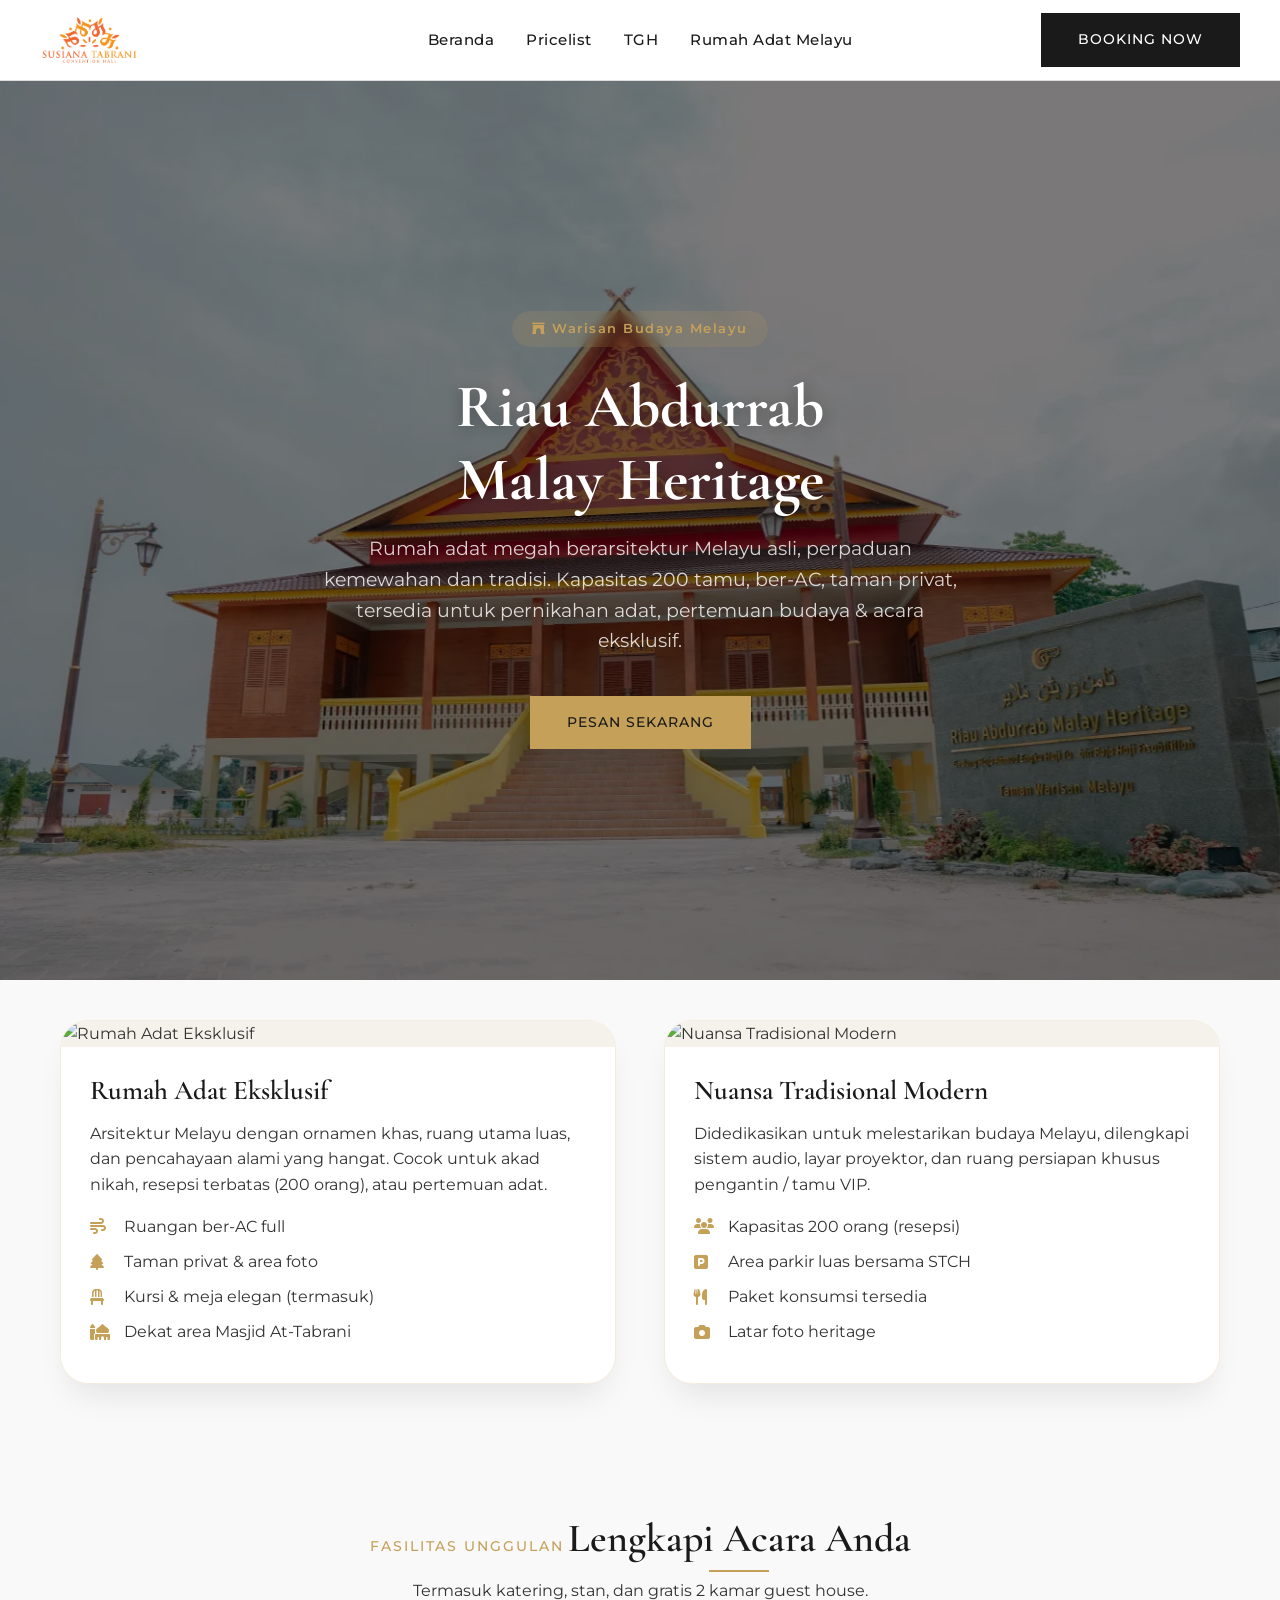
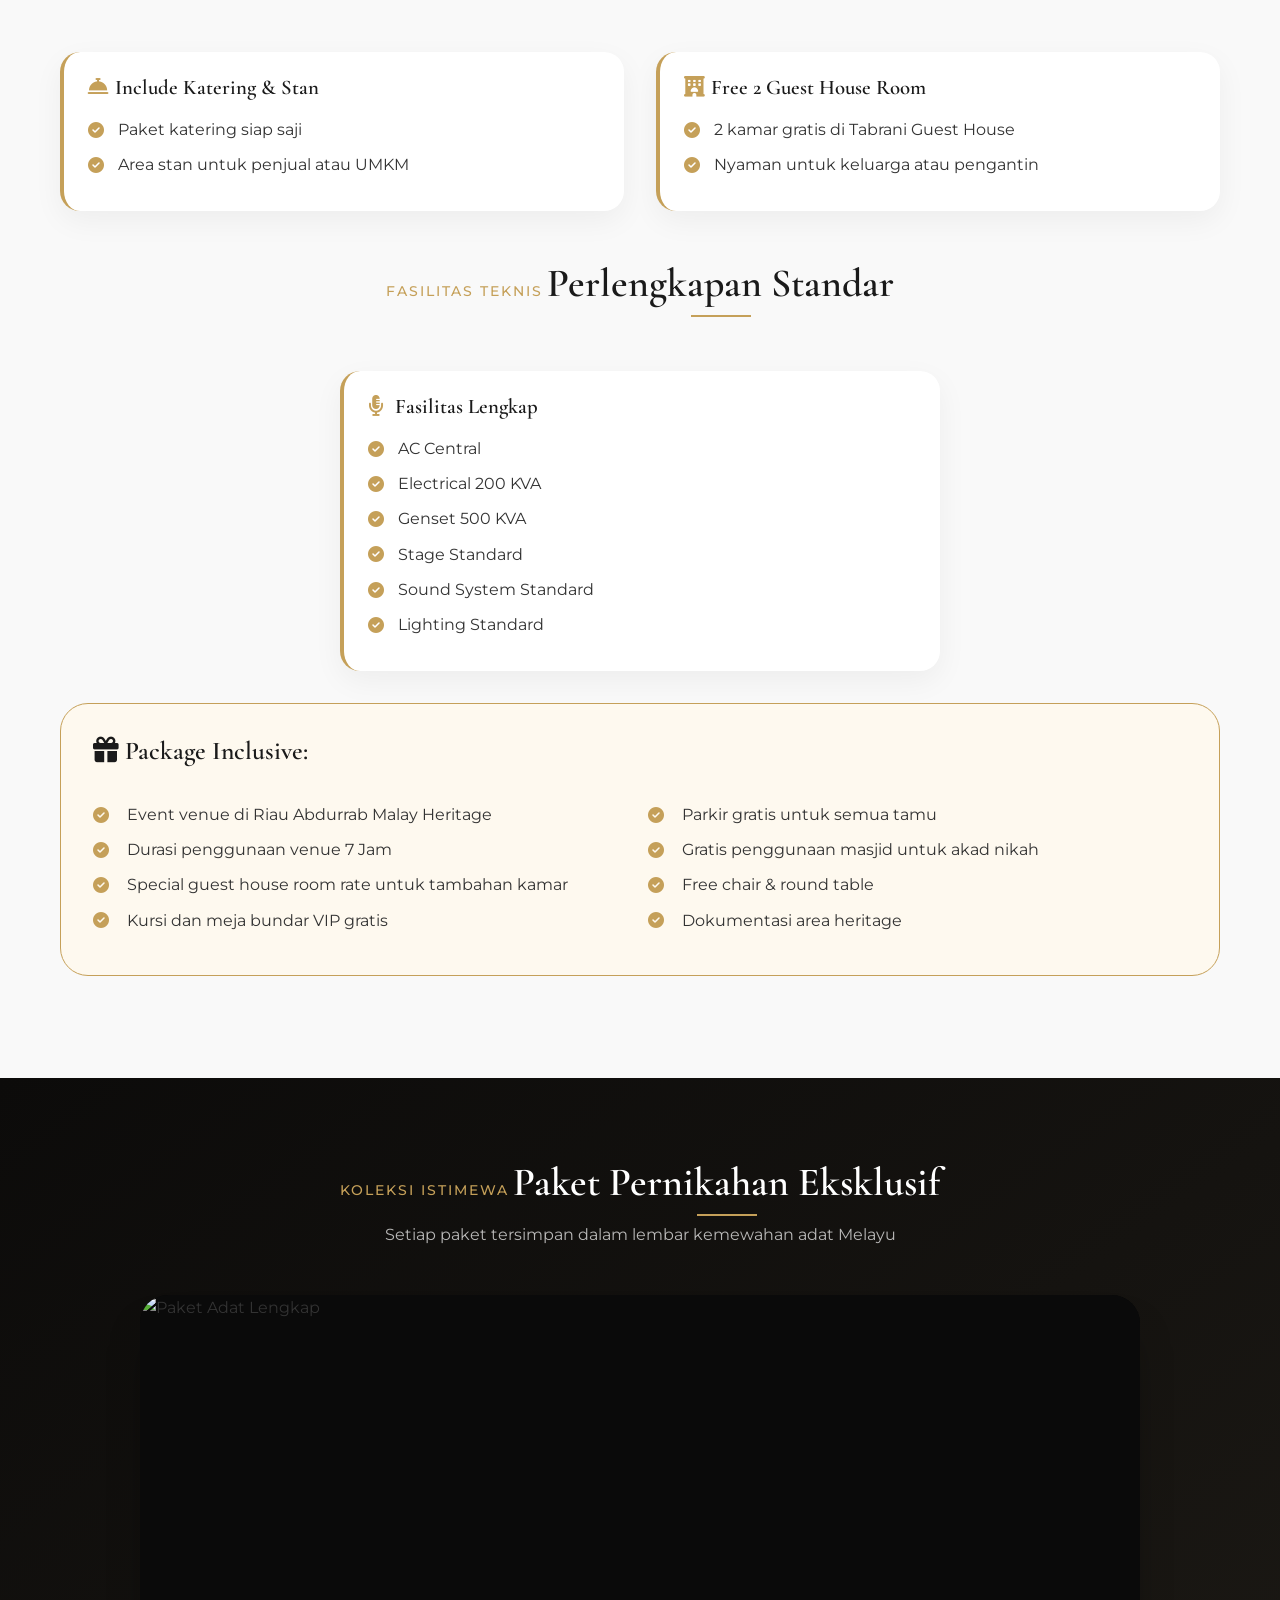
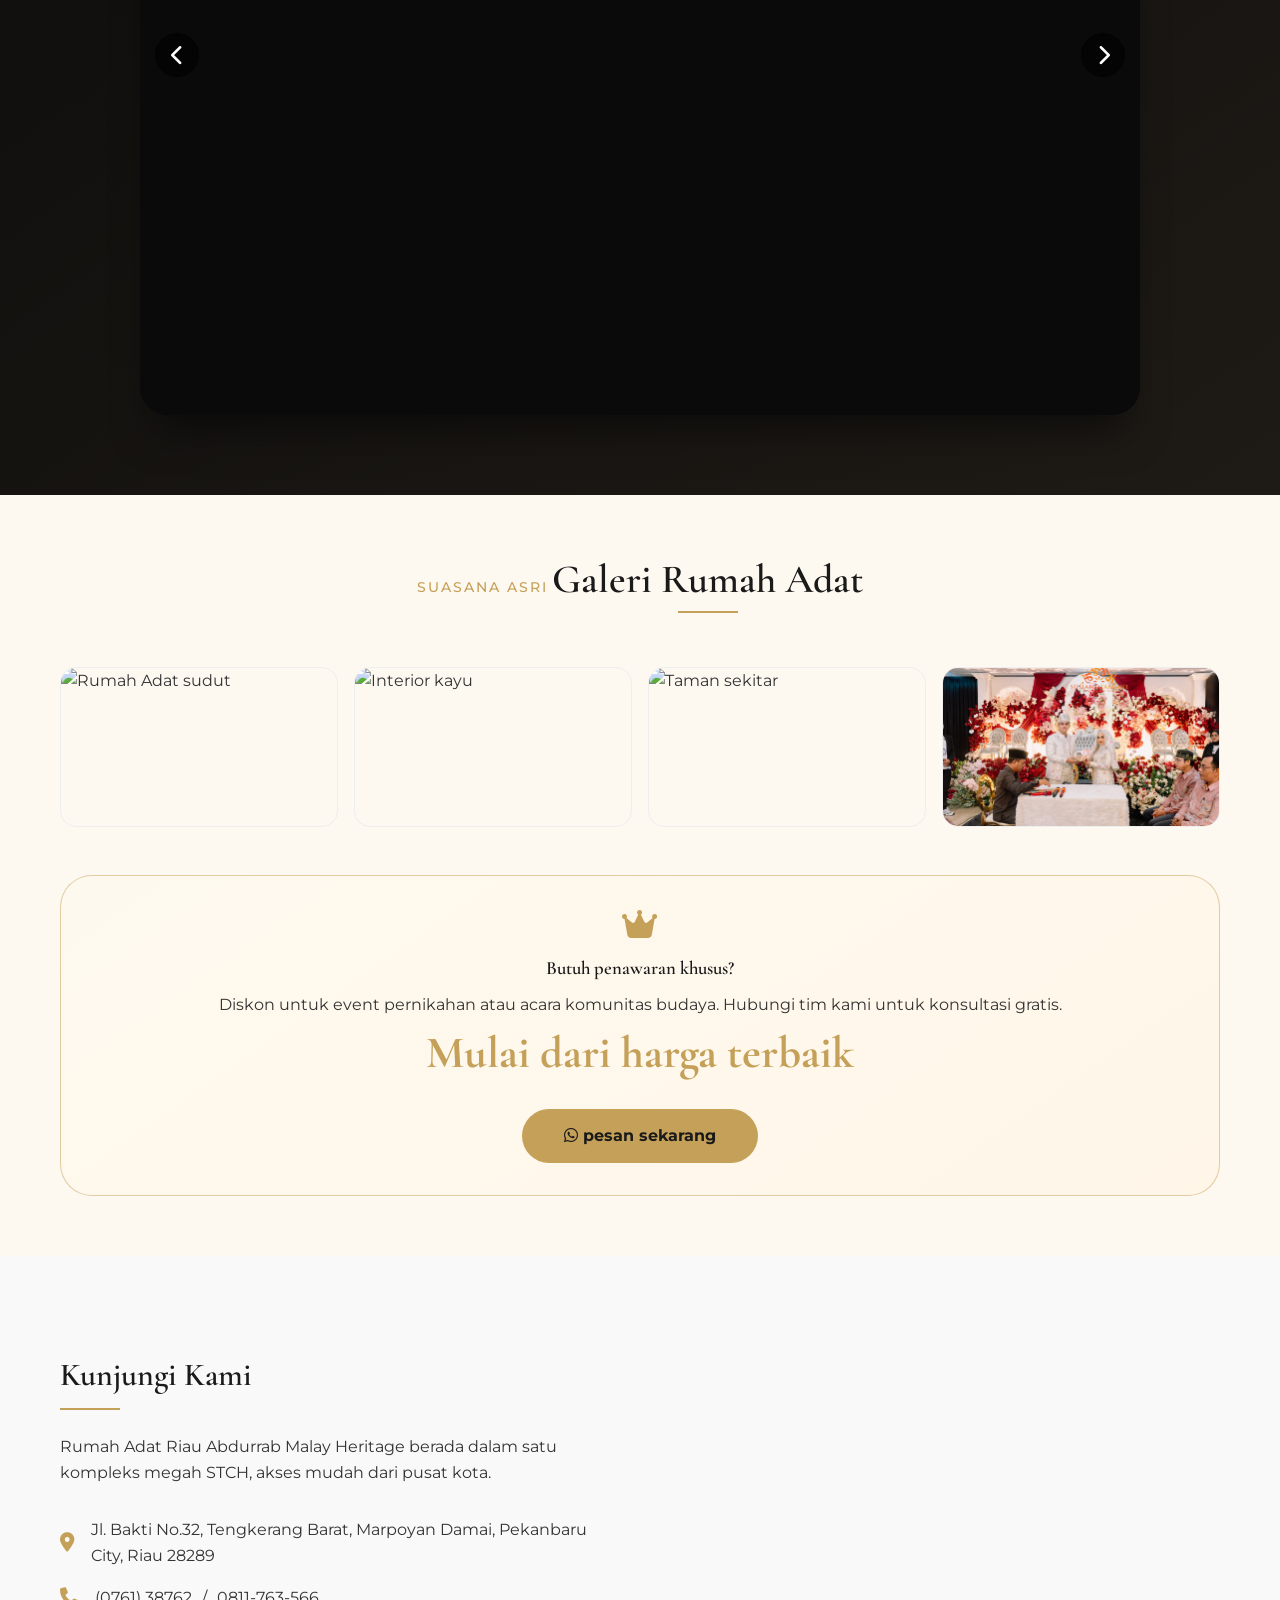
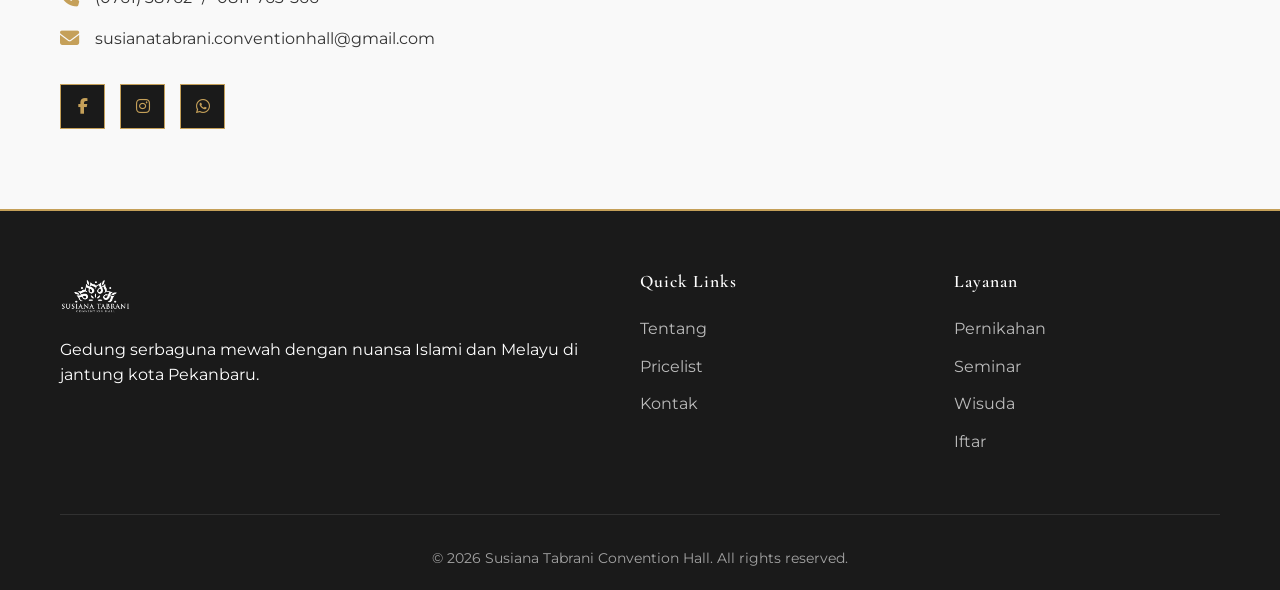
==== commit d7ed1d76: "done" ====
--- a/RMA.html
+++ b/RMA.html
@@ -541,7 +541,7 @@
             <li><a href="index.html" class="mobile-nav-link">Beranda</a></li>
             <li><a href="assets/menu/catalog.html" class="mobile-nav-link">Pricelist</a></li>
             <li><a href="https://ignore-huddle-grit.ngrok-free.dev/dashboard/tabrani-guest-house-main/" class="mobile-nav-link">TGH</a></li>
-            <li><a href="RMA.html" class="mobile-nav-link">Rumah Adat Melayu</a></li>
+            <li><a href="." class="mobile-nav-link">Rumah Adat Melayu</a></li>
             <li><a href="https://wa.me/62811763566" class="btn btn-primary" style="margin-top:1rem;">Booking Now</a></li>
         </ul>
     </div>
@@ -714,10 +714,10 @@
                 <h2>Galeri Rumah Adat</h2>
             </div>
             <div class="gallery-mini" data-aos="zoom-in">
-                <img src="assets/RMAR.jpg" alt="Rumah Adat sudut" class="gallery-img">
-                <img src="assets/seminar.jpg" alt="Interior kayu" class="gallery-img">
-                <img src="assets/khatam.jpg" alt="Taman sekitar" class="gallery-img">
-                <img src="assets/nikah2.jpg" alt="Detail ukiran" class="gallery-img">
+                <img src="assets/smr.jpg" alt="Rumah Adat sudut" class="gallery-img">
+                <img src="assets/smr1.jpg" alt="Interior kayu" class="gallery-img">
+                <img src="assets/smr2.jpg" alt="Taman sekitar" class="gallery-img">
+                <img src="assets/smr3.jpg" alt="Detail ukiran" class="gallery-img">
             </div>
             <div class="price-special" data-aos="fade-up" style="margin-top: 3rem;">
                 <i class="fas fa-crown" style="font-size: 2rem; color: var(--gold);"></i>
